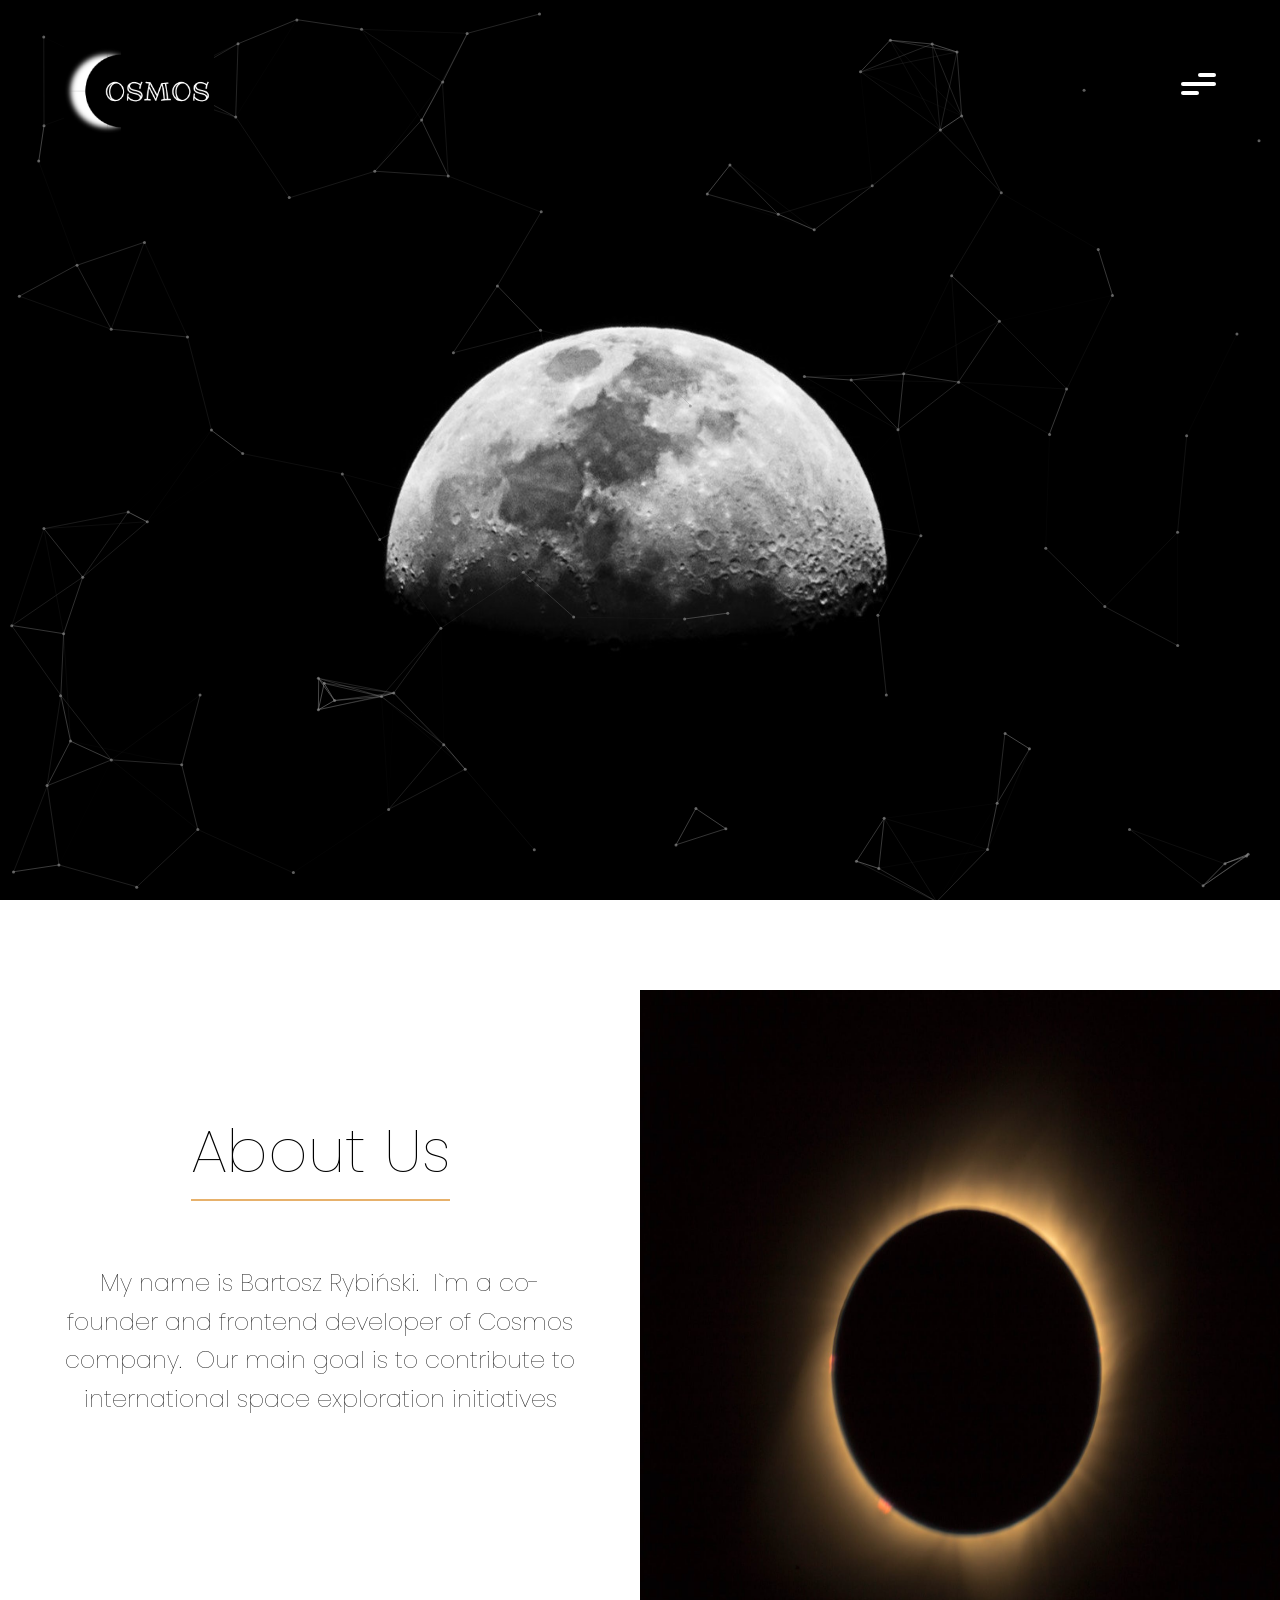
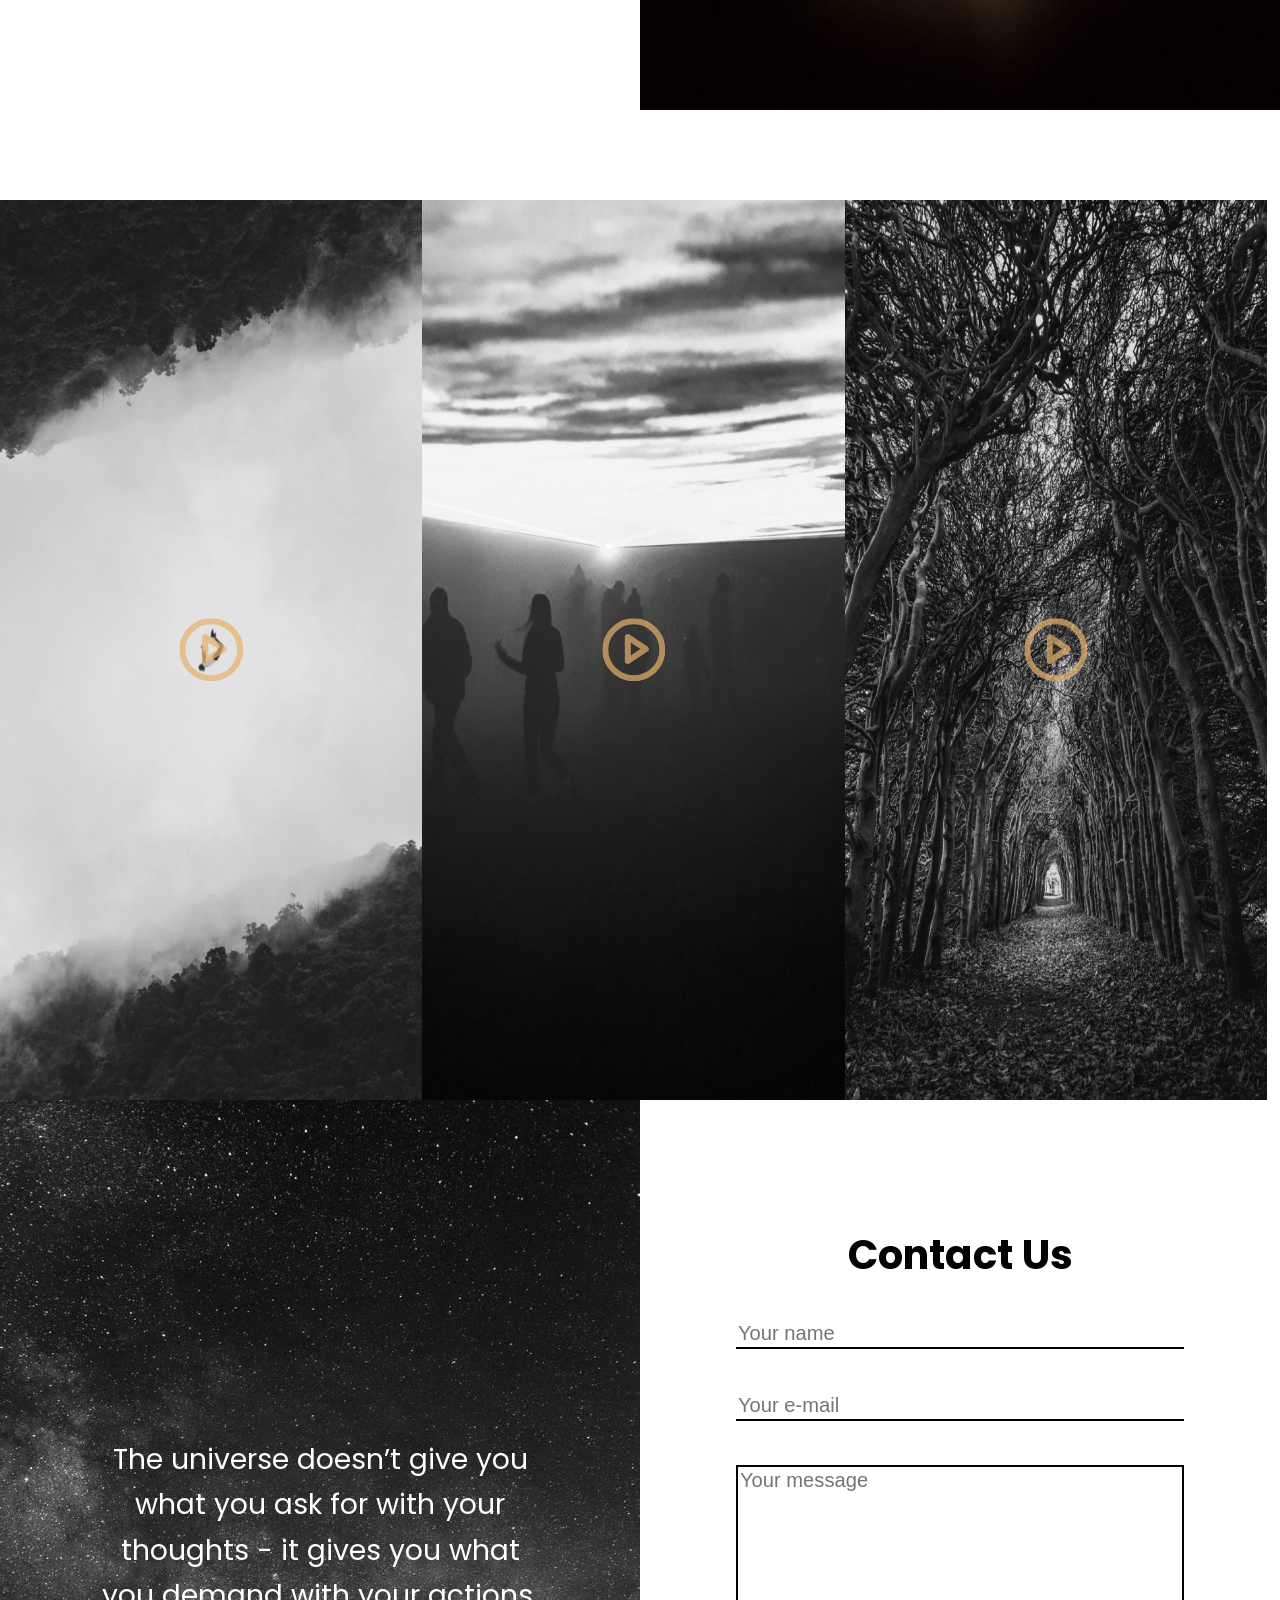
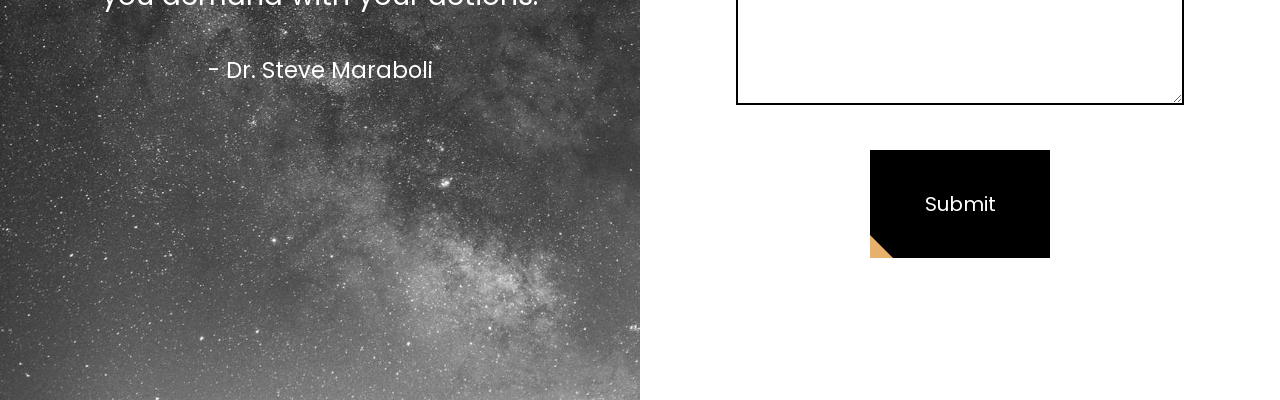
==== index.html @ 2414471c "Add files via upload" ====
<!DOCTYPE html>
<html lang="en">
<head>
  <meta charset="UTF-8">
  <meta name="viewport" content="width=device-width, initial-scale=1.0">
  <meta http-equiv="X-UA-Compatible" content="ie=edge">
  <title>Cosmos</title>
  <link rel="stylesheet" href="css/main.css">
</head>
<body>

<ul class="sidebar">
  <li><a href="" data-text="HOME">HOME</a></li>
  <li><a href="" data-text="ABOUT">ABOUT</a></li>
  <li><a href="" data-text="GALLERY">GALLERY</a></li>
  <li><a href="" data-text="CONTACT">CONTACT</a></li>
</ul>
<header>
  <nav>
    <img src="img/logo.PNG" alt="" class="header-logo">
    <div class="hamburger-menu">
      <div class="bar bar1"></div>
      <div class="bar bar2"></div>
      <div class="bar bar3"></div>
    </div>
  </nav>
</header>
<section class="hero-section"></section>

<section class="about-section">
  <div class="about-container">
    <div class="about-content">
      <h1>About Us</h1>
      <p>My name is Bartosz Rybiński.  I`m a co-founder and frontend developer
        of Cosmos company.  Our main goal is to contribute to international space exploration initiatives</p>
    </div>
  </div>
  <img src="img/eclipse.png" alt="" class="about-eclipse">
</section>

<section class="gallery-section">
<div class="gallery-img-container">
  <img src="img/img_1.png" alt="" class="gallery-img-1">
  <img src="img/start-icon.svg" alt="" class="gallery-film-icon">
</div>
<div class="gallery-img-container">
  <img src="img/img_2.png" alt="" class="gallery-img-1">
  <img src="img/start-icon.svg" alt="" class="gallery-film-icon">
</div>
<div class="gallery-img-container">
  <img src="img/img_3.png" alt="" class="gallery-img-1">
  <img src="img/start-icon.svg" alt="" class="gallery-film-icon">
</div>

</section>

<section class="contact-section">
  <div class="contact-quote-wrapper">
    <div class="contact-quote">
      <p>The universe doesn’t
         give you what you ask for with your thoughts - it gives
         you what you demand with your actions.</p>
         <span>- Dr. Steve Maraboli</span>
    </div>
  </div>
  <div class="contact-form-wrapper">
    <div class="contact-form-container">
      <h2>Contact Us</h2>
      <input type="text" placeholder="Your name" class="form-name" required>
      <input type="text" placeholder="Your e-mail" class="form-email" required>
      <textarea name="" placeholder="Your message" class="form-message" cols="30" rows="10"></textarea>
      <div class="btn-submit">
        <span>Submit</span>
      </div>

    </div>
  </div>
</section>
<script src="js/main.js"></script>
<script src="js/particle.js"></script>
</body>
</html>
---- css/main.css ----
@import url("https://fonts.googleapis.com/css?family=Poppins:100,300,400,700,900&display=swap");
/*! normalize.css v5.0.0 | MIT License | github.com/necolas/normalize.css */
/**
 * 1. Change the default font family in all browsers (opinionated).
 * 2. Correct the line height in all browsers.
 * 3. Prevent adjustments of font size after orientation changes in
 *    IE on Windows Phone and in iOS.
 */
/* Document
   ========================================================================== */
html {
  font-family: "Poppins", sans-serif;
  font-weight: 400;
  font-size: calc(0.7em + 0.7vw);
  line-height: 1.6;
  /* 2 */
  -ms-text-size-adjust: 100%;
  /* 3 */
  -webkit-text-size-adjust: 100%;
  /* 3 */ }

/* Sections
   ========================================================================== */
/**
 * Remove the margin in all browsers (opinionated).
 */
body {
  margin: 0; }

/**
 * Add the correct display in IE 9-.
 */
article,
aside,
footer,
header,
nav,
section {
  display: block; }

/**
 * Correct the font size and margin on `h1` elements within `section` and
 * `article` contexts in Chrome, Firefox, and Safari.
 */
h1 {
  font-size: 2em;
  margin: 0.67em 0; }

/* Grouping content
   ========================================================================== */
/**
 * Add the correct display in IE 9-.
 * 1. Add the correct display in IE.
 */
figcaption,
figure,
main {
  /* 1 */
  display: block; }

/**
 * Add the correct margin in IE 8.
 */
figure {
  margin: 1em 40px; }

/**
 * 1. Add the correct box sizing in Firefox.
 * 2. Show the overflow in Edge and IE.
 */
hr {
  -webkit-box-sizing: content-box;
  box-sizing: content-box;
  /* 1 */
  height: 0;
  /* 1 */
  overflow: visible;
  /* 2 */ }

/**
 * 1. Correct the inheritance and scaling of font size in all browsers.
 * 2. Correct the odd `em` font sizing in all browsers.
 */
pre {
  font-family: monospace, monospace;
  /* 1 */
  font-size: 1em;
  /* 2 */ }

/* Text-level semantics
   ========================================================================== */
/**
 * 1. Remove the gray background on active links in IE 10.
 * 2. Remove gaps in links underline in iOS 8+ and Safari 8+.
 */
a {
  background-color: transparent;
  /* 1 */
  -webkit-text-decoration-skip: objects;
  /* 2 */ }

/**
 * Remove the outline on focused links when they are also active or hovered
 * in all browsers (opinionated).
 */
a:active,
a:hover {
  outline-width: 0; }

/**
 * 1. Remove the bottom border in Firefox 39-.
 * 2. Add the correct text decoration in Chrome, Edge, IE, Opera, and Safari.
 */
abbr[title] {
  border-bottom: none;
  /* 1 */
  text-decoration: underline;
  /* 2 */
  -webkit-text-decoration: underline dotted;
  text-decoration: underline dotted;
  /* 2 */ }

/**
 * Prevent the duplicate application of `bolder` by the next rule in Safari 6.
 */
b,
strong {
  font-weight: inherit; }

/**
 * Add the correct font weight in Chrome, Edge, and Safari.
 */
b,
strong {
  font-weight: bolder; }

/**
 * 1. Correct the inheritance and scaling of font size in all browsers.
 * 2. Correct the odd `em` font sizing in all browsers.
 */
code,
kbd,
samp {
  font-family: monospace, monospace;
  /* 1 */
  font-size: 1em;
  /* 2 */ }

/**
 * Add the correct font style in Android 4.3-.
 */
dfn {
  font-style: italic; }

/**
 * Add the correct background and color in IE 9-.
 */
mark {
  background-color: #ff0;
  color: #000; }

/**
 * Add the correct font size in all browsers.
 */
small {
  font-size: 80%; }

/**
 * Prevent `sub` and `sup` elements from affecting the line height in
 * all browsers.
 */
sub,
sup {
  font-size: 75%;
  line-height: 0;
  position: relative;
  vertical-align: baseline; }

sub {
  bottom: -0.25em; }

sup {
  top: -0.5em; }

/* Embedded content
   ========================================================================== */
/**
 * Add the correct display in IE 9-.
 */
audio,
video {
  display: inline-block; }

/**
 * Add the correct display in iOS 4-7.
 */
audio:not([controls]) {
  display: none;
  height: 0; }

/**
 * Remove the border on images inside links in IE 10-.
 */
img {
  border-style: none; }

/**
 * Hide the overflow in IE.
 */
svg:not(:root) {
  overflow: hidden; }

/* Forms
   ========================================================================== */
/**
 * 1. Change the font styles in all browsers (opinionated).
 * 2. Remove the margin in Firefox and Safari.
 */
button,
input,
optgroup,
select,
textarea {
  font-family: sans-serif;
  /* 1 */
  font-size: 100%;
  /* 1 */
  line-height: 1.15;
  /* 1 */
  margin: 0;
  /* 2 */ }

/**
 * Show the overflow in IE.
 * 1. Show the overflow in Edge.
 */
button,
input {
  /* 1 */
  overflow: visible; }

/**
 * Remove the inheritance of text transform in Edge, Firefox, and IE.
 * 1. Remove the inheritance of text transform in Firefox.
 */
button,
select {
  /* 1 */
  text-transform: none; }

/**
 * 1. Prevent a WebKit bug where (2) destroys native `audio` and `video`
 *    controls in Android 4.
 * 2. Correct the inability to style clickable types in iOS and Safari.
 */
button,
html [type="button"],
[type="reset"],
[type="submit"] {
  -webkit-appearance: button;
  /* 2 */ }

/**
 * Remove the inner border and padding in Firefox.
 */
button::-moz-focus-inner,
[type="button"]::-moz-focus-inner,
[type="reset"]::-moz-focus-inner,
[type="submit"]::-moz-focus-inner {
  border-style: none;
  padding: 0; }

/**
 * Restore the focus styles unset by the previous rule.
 */
button:-moz-focusring,
[type="button"]:-moz-focusring,
[type="reset"]:-moz-focusring,
[type="submit"]:-moz-focusring {
  outline: 1px dotted ButtonText; }

/**
 * Change the border, margin, and padding in all browsers (opinionated).
 */
fieldset {
  border: 1px solid #c0c0c0;
  margin: 0 2px;
  padding: 0.35em 0.625em 0.75em; }

/**
 * 1. Correct the text wrapping in Edge and IE.
 * 2. Correct the color inheritance from `fieldset` elements in IE.
 * 3. Remove the padding so developers are not caught out when they zero out
 *    `fieldset` elements in all browsers.
 */
legend {
  -webkit-box-sizing: border-box;
  box-sizing: border-box;
  /* 1 */
  color: inherit;
  /* 2 */
  display: table;
  /* 1 */
  max-width: 100%;
  /* 1 */
  padding: 0;
  /* 3 */
  white-space: normal;
  /* 1 */ }

/**
 * 1. Add the correct display in IE 9-.
 * 2. Add the correct vertical alignment in Chrome, Firefox, and Opera.
 */
progress {
  display: inline-block;
  /* 1 */
  vertical-align: baseline;
  /* 2 */ }

/**
 * Remove the default vertical scrollbar in IE.
 */
textarea {
  overflow: auto; }

/**
 * 1. Add the correct box sizing in IE 10-.
 * 2. Remove the padding in IE 10-.
 */
[type="checkbox"],
[type="radio"] {
  -webkit-box-sizing: border-box;
  box-sizing: border-box;
  /* 1 */
  padding: 0;
  /* 2 */ }

/**
 * Correct the cursor style of increment and decrement buttons in Chrome.
 */
[type="number"]::-webkit-inner-spin-button,
[type="number"]::-webkit-outer-spin-button {
  height: auto; }

/**
 * 1. Correct the odd appearance in Chrome and Safari.
 * 2. Correct the outline style in Safari.
 */
[type="search"] {
  -webkit-appearance: textfield;
  /* 1 */
  outline-offset: -2px;
  /* 2 */ }

/**
 * Remove the inner padding and cancel buttons in Chrome and Safari on macOS.
 */
[type="search"]::-webkit-search-cancel-button,
[type="search"]::-webkit-search-decoration {
  -webkit-appearance: none; }

/**
 * 1. Correct the inability to style clickable types in iOS and Safari.
 * 2. Change font properties to `inherit` in Safari.
 */
::-webkit-file-upload-button {
  -webkit-appearance: button;
  /* 1 */
  font: inherit;
  /* 2 */ }

/* Interactive
   ========================================================================== */
/*
 * Add the correct display in IE 9-.
 * 1. Add the correct display in Edge, IE, and Firefox.
 */
details,
menu {
  display: block; }

/*
 * Add the correct display in all browsers.
 */
summary {
  display: list-item; }

/* Scripting
   ========================================================================== */
/**
 * Add the correct display in IE 9-.
 */
canvas {
  display: inline-block; }

/**
 * Add the correct display in IE.
 */
template {
  display: none; }

/* Hidden
   ========================================================================== */
/**
 * Add the correct display in IE 10-.
 */
[hidden] {
  display: none; }

*, ::before, ::after {
  -webkit-box-sizing: border-box;
  box-sizing: border-box; }

html {
  -webkit-scroll-snap-type: y mandatory;
  -ms-scroll-snap-type: y mandatory;
  scroll-snap-type: y mandatory; }
  html body {
    overflow-x: hidden; }
    html body section {
      scroll-snap-align: start; }
    html body .sidebar {
      position: absolute;
      top: -5vh;
      left: -101vh;
      height: 110vh;
      width: 101vh;
      max-width: 200vw;
      background-color: #FFFFFF;
      z-index: 1001;
      border-radius: 50%;
      display: -webkit-box;
      display: -ms-flexbox;
      display: flex;
      -webkit-box-orient: vertical;
      -webkit-box-direction: normal;
      -ms-flex-direction: column;
      flex-direction: column;
      -webkit-box-pack: center;
      -ms-flex-pack: center;
      justify-content: center;
      -webkit-box-align: center;
      -ms-flex-align: center;
      align-items: center;
      padding-left: 50vh;
      -webkit-transition: 1s ease;
      -o-transition: 1s ease;
      transition: 1s ease; }
      html body .sidebar li {
        list-style-type: none;
        padding: 20px; }
        html body .sidebar li a {
          color: #aaa;
          text-decoration: none;
          position: relative;
          font-size: 1.2em; }
          html body .sidebar li a:hover:before {
            width: 100%; }
          html body .sidebar li a:before {
            top: -2px;
            left: 0;
            width: 0;
            height: 100%;
            color: #000000;
            position: absolute;
            overflow: hidden;
            content: attr(data-text);
            -webkit-transition: ease 0.3s;
            -o-transition: ease 0.3s;
            transition: ease 0.3s; }
    html body .change-sidebar {
      left: -47vh; }
    html body header {
      top: 0;
      left: 0;
      width: 100vw;
      height: 20vh;
      position: absolute;
      z-index: 1000; }
      html body header nav {
        width: 90%;
        height: 100%;
        display: -webkit-box;
        display: -ms-flexbox;
        display: flex;
        -webkit-box-align: center;
        -ms-flex-align: center;
        align-items: center;
        -webkit-box-pack: justify;
        -ms-flex-pack: justify;
        justify-content: space-between;
        margin: 0 auto; }
        html body header nav .header-logo {
          width: 150px; }
        html body header nav .hamburger-menu {
          width: 35px;
          height: 25px;
          cursor: pointer; }
          html body header nav .hamburger-menu:hover .bar1 {
            width: 100%;
            -webkit-transform: translateY(-5px) translateX(0px);
            -ms-transform: translateY(-5px) translateX(0px);
            transform: translateY(-5px) translateX(0px); }
          html body header nav .hamburger-menu:hover .bar3 {
            width: 100%; }
          html body header nav .hamburger-menu .bar {
            height: 4px;
            width: 100%;
            background-color: #FFFFFF;
            display: block;
            border-radius: 5px;
            opacity: 1;
            -webkit-transition: 0.3s ease-in-out;
            -o-transition: 0.3s ease-in-out;
            transition: 0.3s ease-in-out; }
          html body header nav .hamburger-menu .bar1 {
            -webkit-transform: translateY(-5px) translateX(17px);
            -ms-transform: translateY(-5px) translateX(17px);
            transform: translateY(-5px) translateX(17px);
            width: 50%; }
          html body header nav .hamburger-menu .bar3 {
            -webkit-transform: translateY(5px);
            -ms-transform: translateY(5px);
            transform: translateY(5px);
            width: 50%; }
        html body header nav .change .bar1 {
          -webkit-transform: rotate(-45deg);
          -ms-transform: rotate(-45deg);
          transform: rotate(-45deg);
          opacity: 0; }
        html body header nav .change .bar2 {
          width: 100%;
          -webkit-transform: translateY(-2px) rotate(45deg);
          -ms-transform: translateY(-2px) rotate(45deg);
          transform: translateY(-2px) rotate(45deg); }
        html body header nav .change .bar3 {
          width: 100%;
          -webkit-transform: translateY(-5px) rotate(-45deg);
          -ms-transform: translateY(-5px) rotate(-45deg);
          transform: translateY(-5px) rotate(-45deg); }
    html body .hero-section {
      width: 100vw;
      height: 100vh;
      overflow: hidden; }
    html body .about-section {
      width: 100vw;
      height: 100vh;
      display: -webkit-box;
      display: -ms-flexbox;
      display: flex; }
      @media (max-width: 768px) {
        html body .about-section {
          height: 70vh; } }
      html body .about-section .about-container {
        width: 50%;
        height: 80%;
        margin: auto;
        display: -webkit-box;
        display: -ms-flexbox;
        display: flex; }
        @media (max-width: 768px) {
          html body .about-section .about-container {
            width: 100%; } }
        html body .about-section .about-container .about-content {
          height: 80%;
          width: 80%;
          display: -webkit-box;
          display: -ms-flexbox;
          display: flex;
          -webkit-box-orient: vertical;
          -webkit-box-direction: normal;
          -ms-flex-direction: column;
          flex-direction: column;
          margin: auto;
          -webkit-box-align: center;
          -ms-flex-align: center;
          align-items: center;
          font-weight: 100; }
          html body .about-section .about-container .about-content h1 {
            font-size: 3em;
            font-weight: 100;
            position: relative; }
            html body .about-section .about-container .about-content h1:after {
              content: '';
              width: 100%;
              height: 2px;
              background-color: #E7B16B;
              top: 100%;
              left: 0;
              position: absolute; }
          html body .about-section .about-container .about-content p {
            font-size: 1.2em;
            text-align: center; }
      html body .about-section img {
        height: 80%;
        width: 50%;
        margin: auto; }
        @media (max-width: 768px) {
          html body .about-section img {
            visibility: hidden;
            width: 0%; } }
    html body .gallery-section {
      width: 100vw;
      height: 100vh;
      display: -webkit-box;
      display: -ms-flexbox;
      display: flex; }
      @media (max-width: 768px) {
        html body .gallery-section {
          -webkit-box-orient: vertical;
          -webkit-box-direction: normal;
          -ms-flex-direction: column;
          flex-direction: column;
          height: -webkit-max-content;
          height: -moz-max-content;
          height: max-content; } }
      html body .gallery-section .gallery-img-container {
        width: 33%;
        height: 100%;
        cursor: pointer;
        position: relative;
        scroll-snap-align: start; }
        html body .gallery-section .gallery-img-container:hover .gallery-film-icon {
          opacity: 1;
          width: 20%; }
        @media (max-width: 768px) {
          html body .gallery-section .gallery-img-container {
            width: 100%;
            height: 70vh; } }
        html body .gallery-section .gallery-img-container img {
          width: 100%;
          height: 100%; }
        html body .gallery-section .gallery-img-container .gallery-film-icon {
          width: 15%;
          height: -webkit-max-content;
          height: -moz-max-content;
          height: max-content;
          position: absolute;
          top: 50%;
          left: 50%;
          -webkit-transform: translate(-50%, -50%);
          -ms-transform: translate(-50%, -50%);
          transform: translate(-50%, -50%);
          opacity: .7;
          -webkit-transition: 0.3s ease-in-out;
          -o-transition: 0.3s ease-in-out;
          transition: 0.3s ease-in-out; }
    html body .contact-section {
      width: 100vw;
      height: 100vh;
      display: -webkit-box;
      display: -ms-flexbox;
      display: flex; }
      @media (max-width: 992px) {
        html body .contact-section {
          -webkit-box-orient: vertical;
          -webkit-box-direction: normal;
          -ms-flex-direction: column;
          flex-direction: column;
          height: 70vh;
          -webkit-box-align: center;
          -ms-flex-align: center;
          align-items: center; } }
      @media (max-width: 500px) {
        html body .contact-section {
          height: 50vh; } }
      html body .contact-section .contact-quote-wrapper {
        width: 50%;
        height: 100%;
        background: url("../img/stars.jpeg");
        background-position: center;
        background-size: cover;
        background-repeat: no-repeat;
        -webkit-filter: grayscale(100%);
        filter: grayscale(100%); }
        @media (max-width: 992px) {
          html body .contact-section .contact-quote-wrapper {
            visibility: hidden;
            height: 0; } }
      html body .contact-section .contact-quote {
        color: #FFFFFF;
        width: 70%;
        text-align: center;
        position: absolute;
        top: 50%;
        left: 50%;
        -webkit-transform: translate(-50%, -50%);
        -ms-transform: translate(-50%, -50%);
        transform: translate(-50%, -50%);
        font-size: 1.4em; }
        html body .contact-section .contact-quote span {
          font-size: 0.8em; }
      html body .contact-section .contact-form-wrapper {
        width: 50%;
        display: -webkit-box;
        display: -ms-flexbox;
        display: flex; }
        @media (max-width: 992px) {
          html body .contact-section .contact-form-wrapper {
            width: 70%; } }
        @media (max-width: 500px) {
          html body .contact-section .contact-form-wrapper {
            width: 80%; } }
        html body .contact-section .contact-form-wrapper .contact-form-container {
          width: 70%;
          height: 80%;
          display: -webkit-box;
          display: -ms-flexbox;
          display: flex;
          -webkit-box-orient: vertical;
          -webkit-box-direction: normal;
          -ms-flex-direction: column;
          flex-direction: column;
          margin: auto; }
          html body .contact-section .contact-form-wrapper .contact-form-container h2 {
            font-size: 2em;
            font-family: "Poppins", sans-serif;
            -ms-flex-item-align: center;
            -ms-grid-row-align: center;
            align-self: center; }
          html body .contact-section .contact-form-wrapper .contact-form-container input {
            border: none;
            border-bottom: 2px solid black;
            margin-bottom: 10%;
            background: transparent; }
            html body .contact-section .contact-form-wrapper .contact-form-container input:focus {
              border-color: #E7B16B; }
              html body .contact-section .contact-form-wrapper .contact-form-container input:focus::-webkit-input-placeholder {
                color: #E7B16B; }
              html body .contact-section .contact-form-wrapper .contact-form-container input:focus:-ms-input-placeholder {
                color: #E7B16B; }
              html body .contact-section .contact-form-wrapper .contact-form-container input:focus::-ms-input-placeholder {
                color: #E7B16B; }
              html body .contact-section .contact-form-wrapper .contact-form-container input:focus::placeholder {
                color: #E7B16B; }
          html body .contact-section .contact-form-wrapper .contact-form-container .form-message {
            border: 2px solid black;
            margin-bottom: 10%; }
            html body .contact-section .contact-form-wrapper .contact-form-container .form-message:focus {
              border-color: #E7B16B; }
              html body .contact-section .contact-form-wrapper .contact-form-container .form-message:focus::-webkit-input-placeholder {
                color: #E7B16B; }
              html body .contact-section .contact-form-wrapper .contact-form-container .form-message:focus:-ms-input-placeholder {
                color: #E7B16B; }
              html body .contact-section .contact-form-wrapper .contact-form-container .form-message:focus::-ms-input-placeholder {
                color: #E7B16B; }
              html body .contact-section .contact-form-wrapper .contact-form-container .form-message:focus::placeholder {
                color: #E7B16B; }
          html body .contact-section .contact-form-wrapper .contact-form-container .btn-submit {
            background-color: black;
            color: white;
            padding: 2%;
            width: 40%;
            height: 15%;
            -ms-flex-item-align: center;
            -ms-grid-row-align: center;
            align-self: center;
            cursor: pointer;
            position: relative;
            z-index: 2;
            overflow: hidden; }
            html body .contact-section .contact-form-wrapper .contact-form-container .btn-submit span {
              position: absolute;
              top: 50%;
              left: 50%;
              -webkit-transform: translate(-50%, -50%);
              -ms-transform: translate(-50%, -50%);
              transform: translate(-50%, -50%); }
            html body .contact-section .contact-form-wrapper .contact-form-container .btn-submit:before {
              content: '';
              top: 100%;
              left: -150%;
              height: 500%;
              width: 200%;
              background-color: #E7B16B;
              position: absolute;
              -webkit-transform: rotate(45deg);
              -ms-transform: rotate(45deg);
              transform: rotate(45deg);
              z-index: -2; }
            html body .contact-section .contact-form-wrapper .contact-form-container .btn-submit:hover:before {
              -webkit-animation: btn-anim 0.7s forwards;
              animation: btn-anim 0.7s forwards; }

@-webkit-keyframes btn-anim {
  50% {
    top: -300%;
    left: 12%; }
  100% {
    top: -200%;
    left: -30%; } }

@keyframes btn-anim {
  50% {
    top: -300%;
    left: 12%; }
  100% {
    top: -200%;
    left: -30%; } }
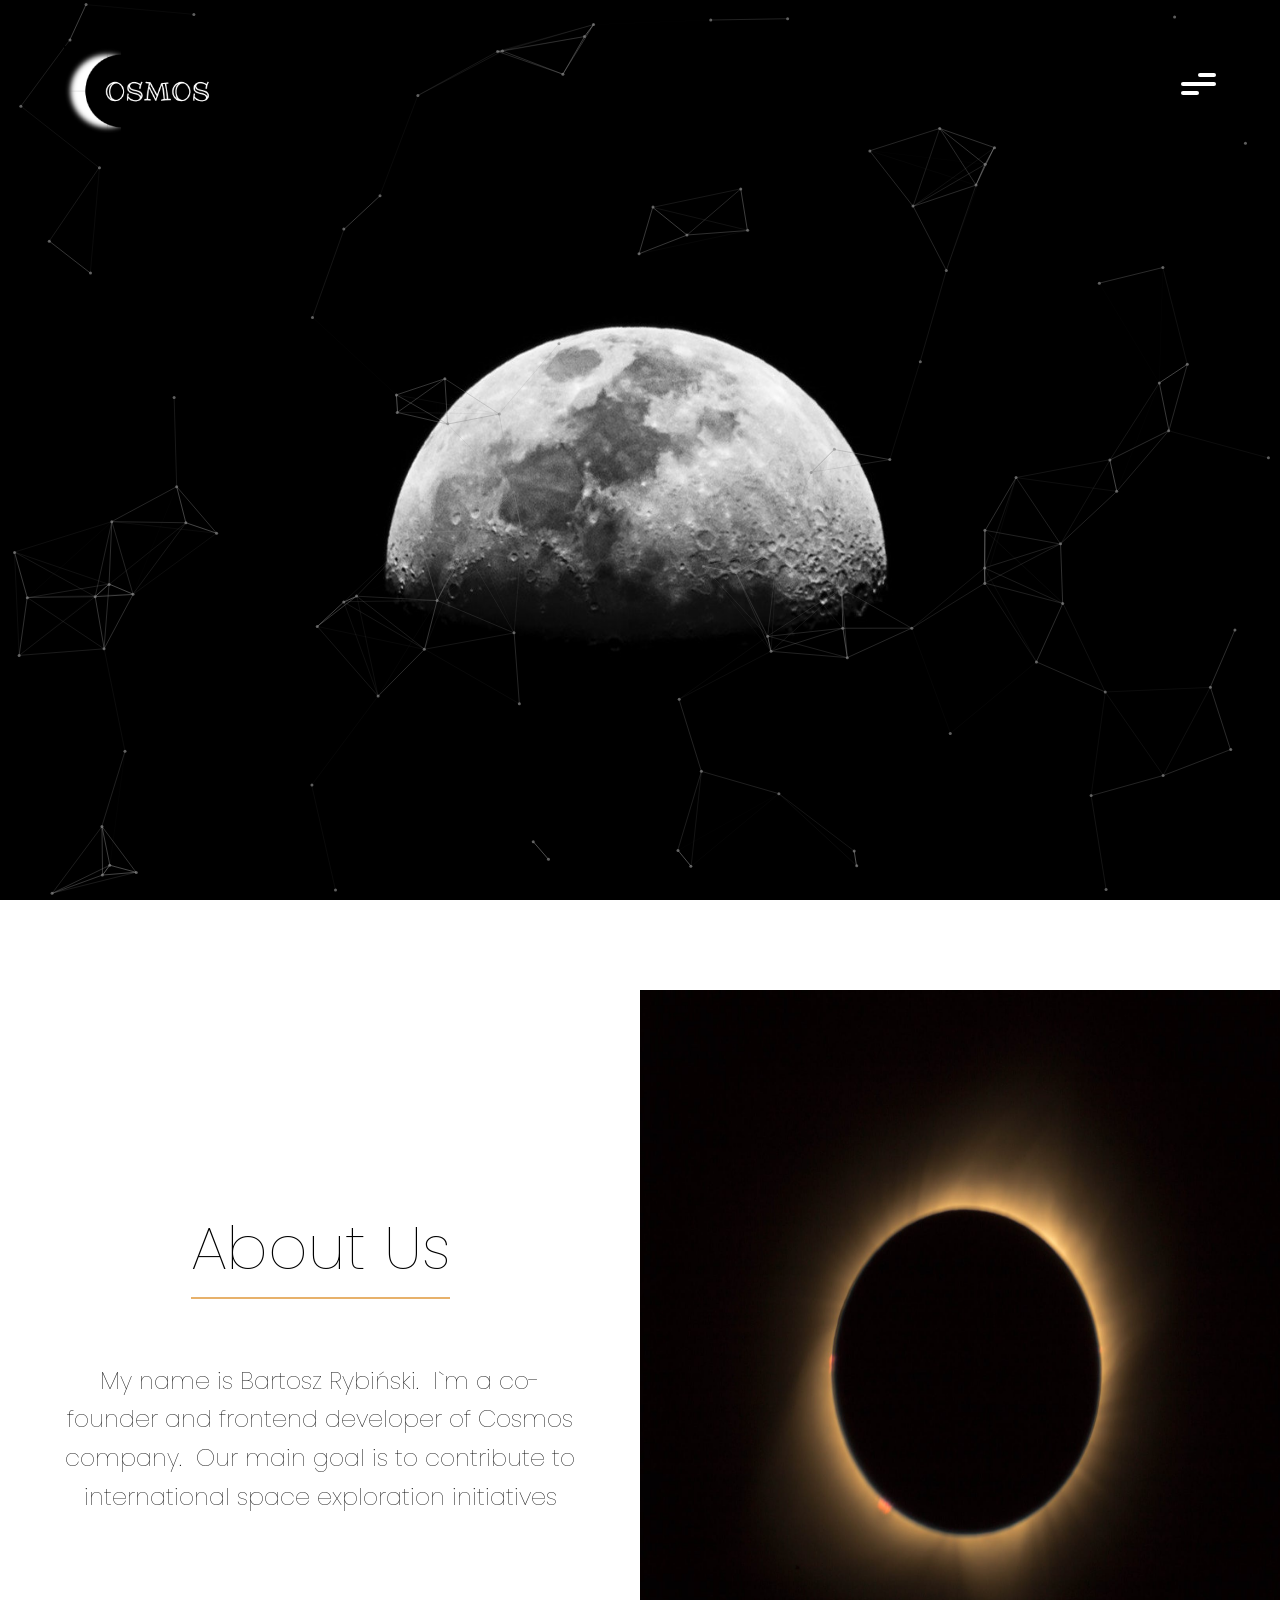
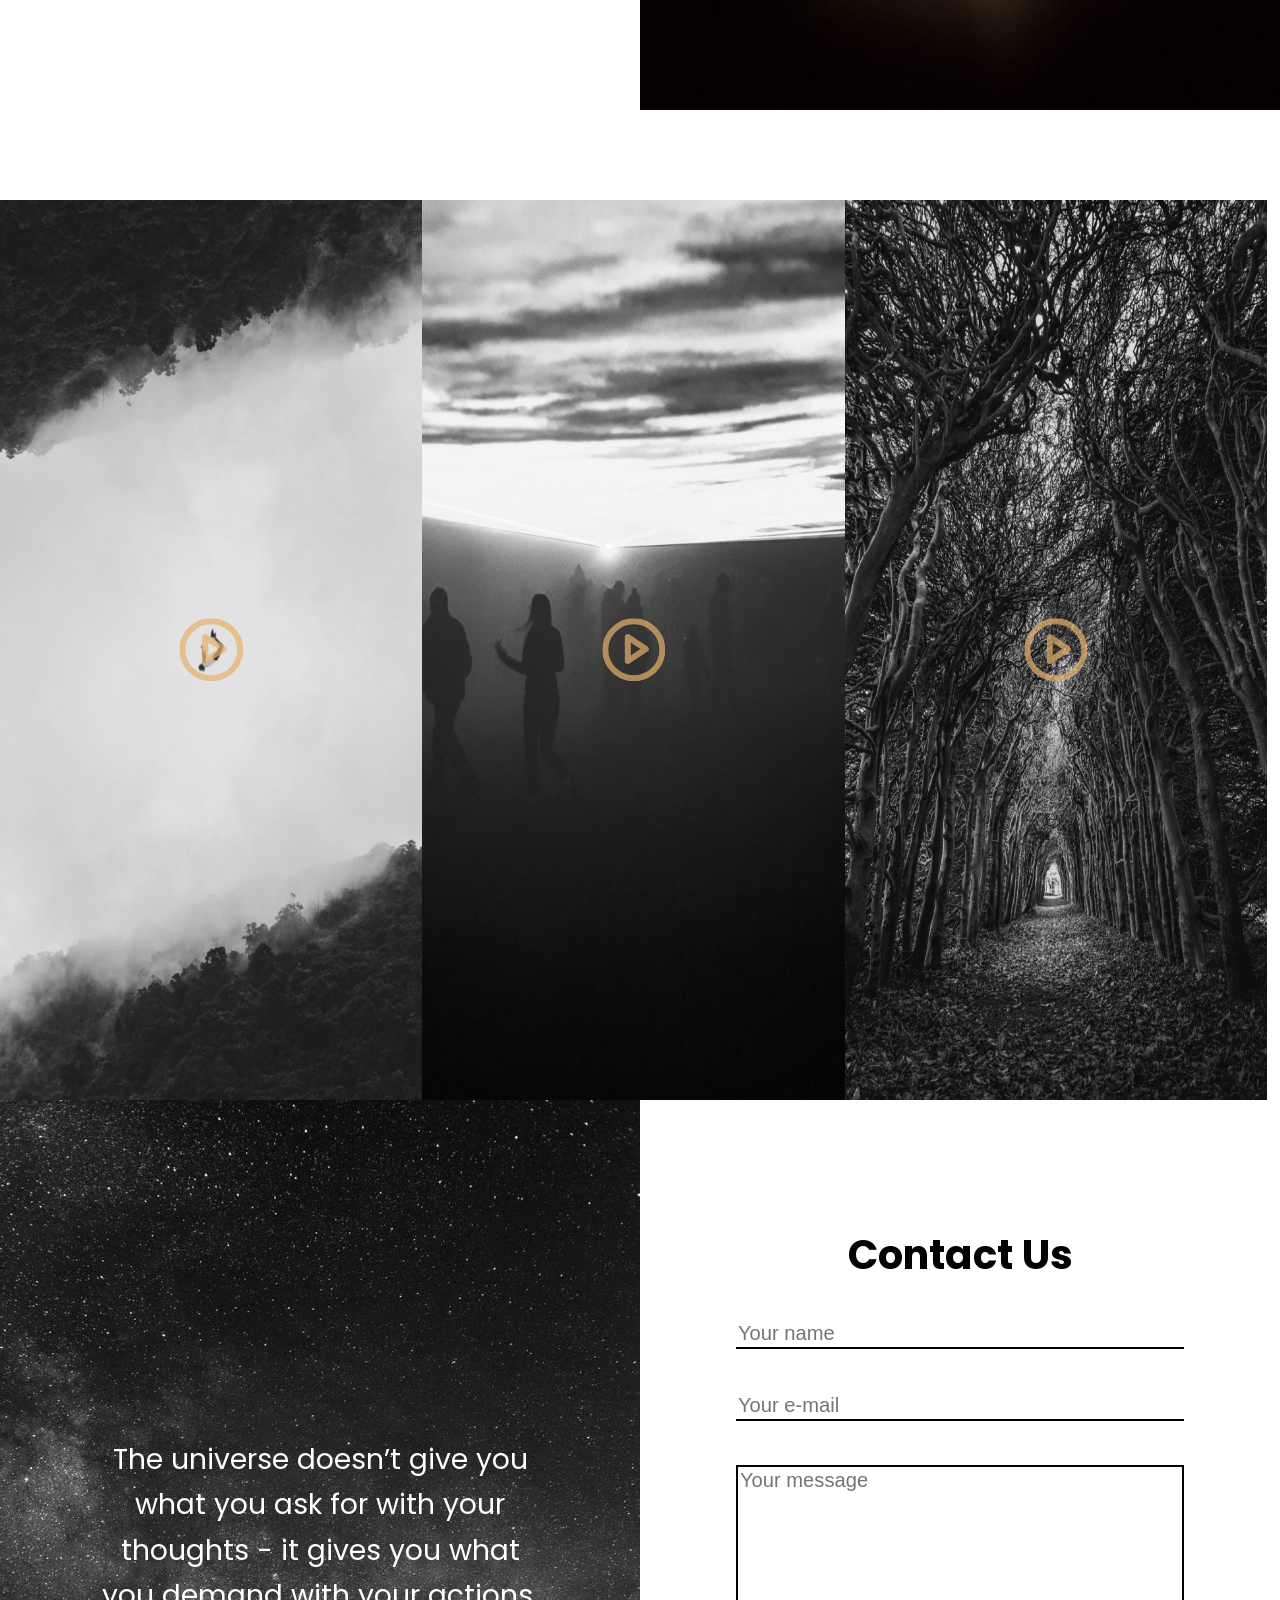
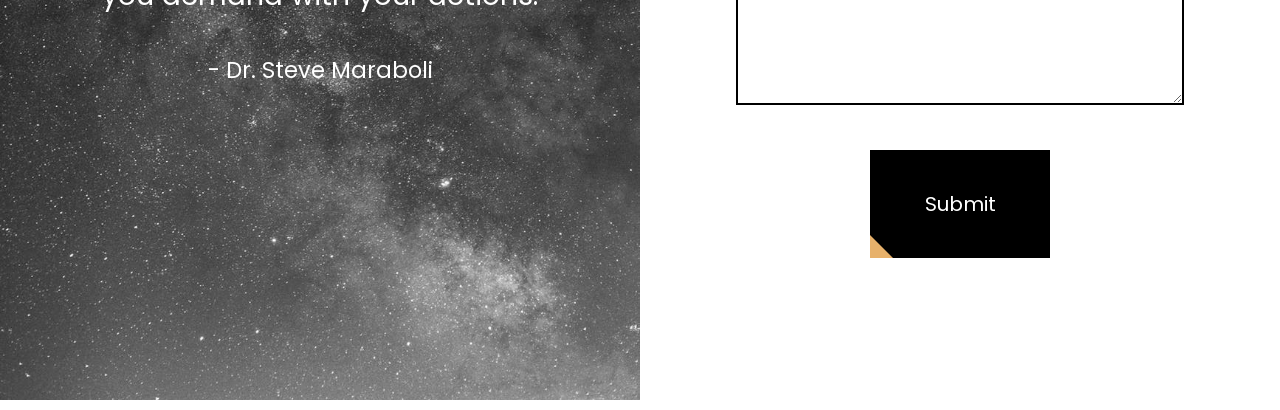
==== commit 4ffb8063: "Add files via upload" ====
--- a/index.html
+++ b/index.html
@@ -5,6 +5,7 @@
   <meta name="viewport" content="width=device-width, initial-scale=1.0">
   <meta http-equiv="X-UA-Compatible" content="ie=edge">
   <title>Cosmos</title>
+  <link href="https://unpkg.com/aos@2.3.1/dist/aos.css" rel="stylesheet">
   <link rel="stylesheet" href="css/main.css">
 </head>
 <body>
@@ -29,7 +30,7 @@
 
 <section class="about-section">
   <div class="about-container">
-    <div class="about-content">
+    <div class="about-content" data-aos="fade-up">
       <h1>About Us</h1>
       <p>My name is Bartosz Rybiński.   I`m a co-founder and frontend developer
@@ -37,19 +38,21 @@
  Our main goal is to contribute to international space exploration initiatives</p>
     </div>
   </div>
-  <img src="img/eclipse.png" alt="" class="about-eclipse">
+  <img src="img/eclipse.png" alt="" class="about-eclipse" data-aos="fade-up">
 </section>
 
 <section class="gallery-section">
-<div class="gallery-img-container">
+<div class="gallery-img-container" data-aos="fade-up">
   <img src="img/img_1.png" alt="" class="gallery-img-1">
   <img src="img/start-icon.svg" alt="" class="gallery-film-icon">
 </div>
-<div class="gallery-img-container">
+<!-- <div class="gallery-img-container" data-aos="fade-up" data-aos-delay="200"> -->
+  <div class="gallery-img-container" data-aos="fade-up">
   <img src="img/img_2.png" alt="" class="gallery-img-1">
   <img src="img/start-icon.svg" alt="" class="gallery-film-icon">
 </div>
-<div class="gallery-img-container">
+<!-- <div class="gallery-img-container" data-aos="fade-up" data-aos-delay="400"> -->
+  <div class="gallery-img-container" data-aos="fade-up">
   <img src="img/img_3.png" alt="" class="gallery-img-1">
   <img src="img/start-icon.svg" alt="" class="gallery-film-icon">
 </div>
@@ -57,16 +60,16 @@
 </section>
 
 <section class="contact-section">
-  <div class="contact-quote-wrapper">
+  <div class="contact-quote-wrapper" >
     <div class="contact-quote">
-      <p>The universe doesn’t
+      <p data-aos="fade-up">The universe doesn’t
          give you what you ask for with your thoughts - it gives
          you what you demand with your actions.</p>
-         <span>- Dr. Steve Maraboli</span>
+         <span data-aos="fade-up">- Dr. Steve Maraboli</span>
     </div>
   </div>
   <div class="contact-form-wrapper">
-    <div class="contact-form-container">
+    <div class="contact-form-container" data-aos="fade-up">
       <h2>Contact Us</h2>
       <input type="text" placeholder="Your name" class="form-name" required>
       <input type="text" placeholder="Your e-mail" class="form-email" required>
@@ -78,6 +81,10 @@
     </div>
   </div>
 </section>
+<script src="https://unpkg.com/aos@2.3.1/dist/aos.js"></script>
+<script>
+  AOS.init();
+</script>
 <script src="js/main.js"></script>
 <script src="js/particle.js"></script>
 </body>
--- a/css/main.css
+++ b/css/main.css
@@ -416,6 +416,11 @@
   -webkit-scroll-snap-type: y mandatory;
   -ms-scroll-snap-type: y mandatory;
   scroll-snap-type: y mandatory; }
+  @media (max-width: 768px) {
+    html {
+      -webkit-scroll-snap-type: none;
+      -ms-scroll-snap-type: none;
+      scroll-snap-type: none; } }
   html body {
     overflow-x: hidden; }
     html body section {
@@ -551,7 +556,7 @@
       display: flex; }
       @media (max-width: 768px) {
         html body .about-section {
-          height: 70vh; } }
+          height: 60vh; } }
       html body .about-section .about-container {
         width: 50%;
         height: 80%;
@@ -563,7 +568,7 @@
           html body .about-section .about-container {
             width: 100%; } }
         html body .about-section .about-container .about-content {
-          height: 80%;
+          height: 100%;
           width: 80%;
           display: -webkit-box;
           display: -ms-flexbox;
@@ -576,7 +581,10 @@
           -webkit-box-align: center;
           -ms-flex-align: center;
           align-items: center;
-          font-weight: 100; }
+          font-weight: 100;
+          -webkit-box-pack: center;
+          -ms-flex-pack: center;
+          justify-content: center; }
           html body .about-section .about-container .about-content h1 {
             font-size: 3em;
             font-weight: 100;
@@ -664,7 +672,7 @@
           align-items: center; } }
       @media (max-width: 500px) {
         html body .contact-section {
-          height: 50vh; } }
+          height: 60vh; } }
       html body .contact-section .contact-quote-wrapper {
         width: 50%;
         height: 100%;
@@ -701,7 +709,7 @@
             width: 70%; } }
         @media (max-width: 500px) {
           html body .contact-section .contact-form-wrapper {
-            width: 80%; } }
+            width: 90%; } }
         html body .contact-section .contact-form-wrapper .contact-form-container {
           width: 70%;
           height: 80%;
@@ -719,11 +727,17 @@
             -ms-flex-item-align: center;
             -ms-grid-row-align: center;
             align-self: center; }
+            @media (max-width: 500px) {
+              html body .contact-section .contact-form-wrapper .contact-form-container h2 {
+                font-size: 2.2em; } }
           html body .contact-section .contact-form-wrapper .contact-form-container input {
             border: none;
             border-bottom: 2px solid black;
             margin-bottom: 10%;
             background: transparent; }
+            @media (max-width: 500px) {
+              html body .contact-section .contact-form-wrapper .contact-form-container input {
+                margin-bottom: 15%; } }
             html body .contact-section .contact-form-wrapper .contact-form-container input:focus {
               border-color: #E7B16B; }
               html body .contact-section .contact-form-wrapper .contact-form-container input:focus::-webkit-input-placeholder {
@@ -737,6 +751,10 @@
           html body .contact-section .contact-form-wrapper .contact-form-container .form-message {
             border: 2px solid black;
             margin-bottom: 10%; }
+            @media (max-width: 500px) {
+              html body .contact-section .contact-form-wrapper .contact-form-container .form-message {
+                margin-bottom: 15%;
+                padding-bottom: 10%; } }
             html body .contact-section .contact-form-wrapper .contact-form-container .form-message:focus {
               border-color: #E7B16B; }
               html body .contact-section .contact-form-wrapper .contact-form-container .form-message:focus::-webkit-input-placeholder {
@@ -760,6 +778,10 @@
             position: relative;
             z-index: 2;
             overflow: hidden; }
+            @media (max-width: 500px) {
+              html body .contact-section .contact-form-wrapper .contact-form-container .btn-submit {
+                width: 50%;
+                height: 20%; } }
             html body .contact-section .contact-form-wrapper .contact-form-container .btn-submit span {
               position: absolute;
               top: 50%;
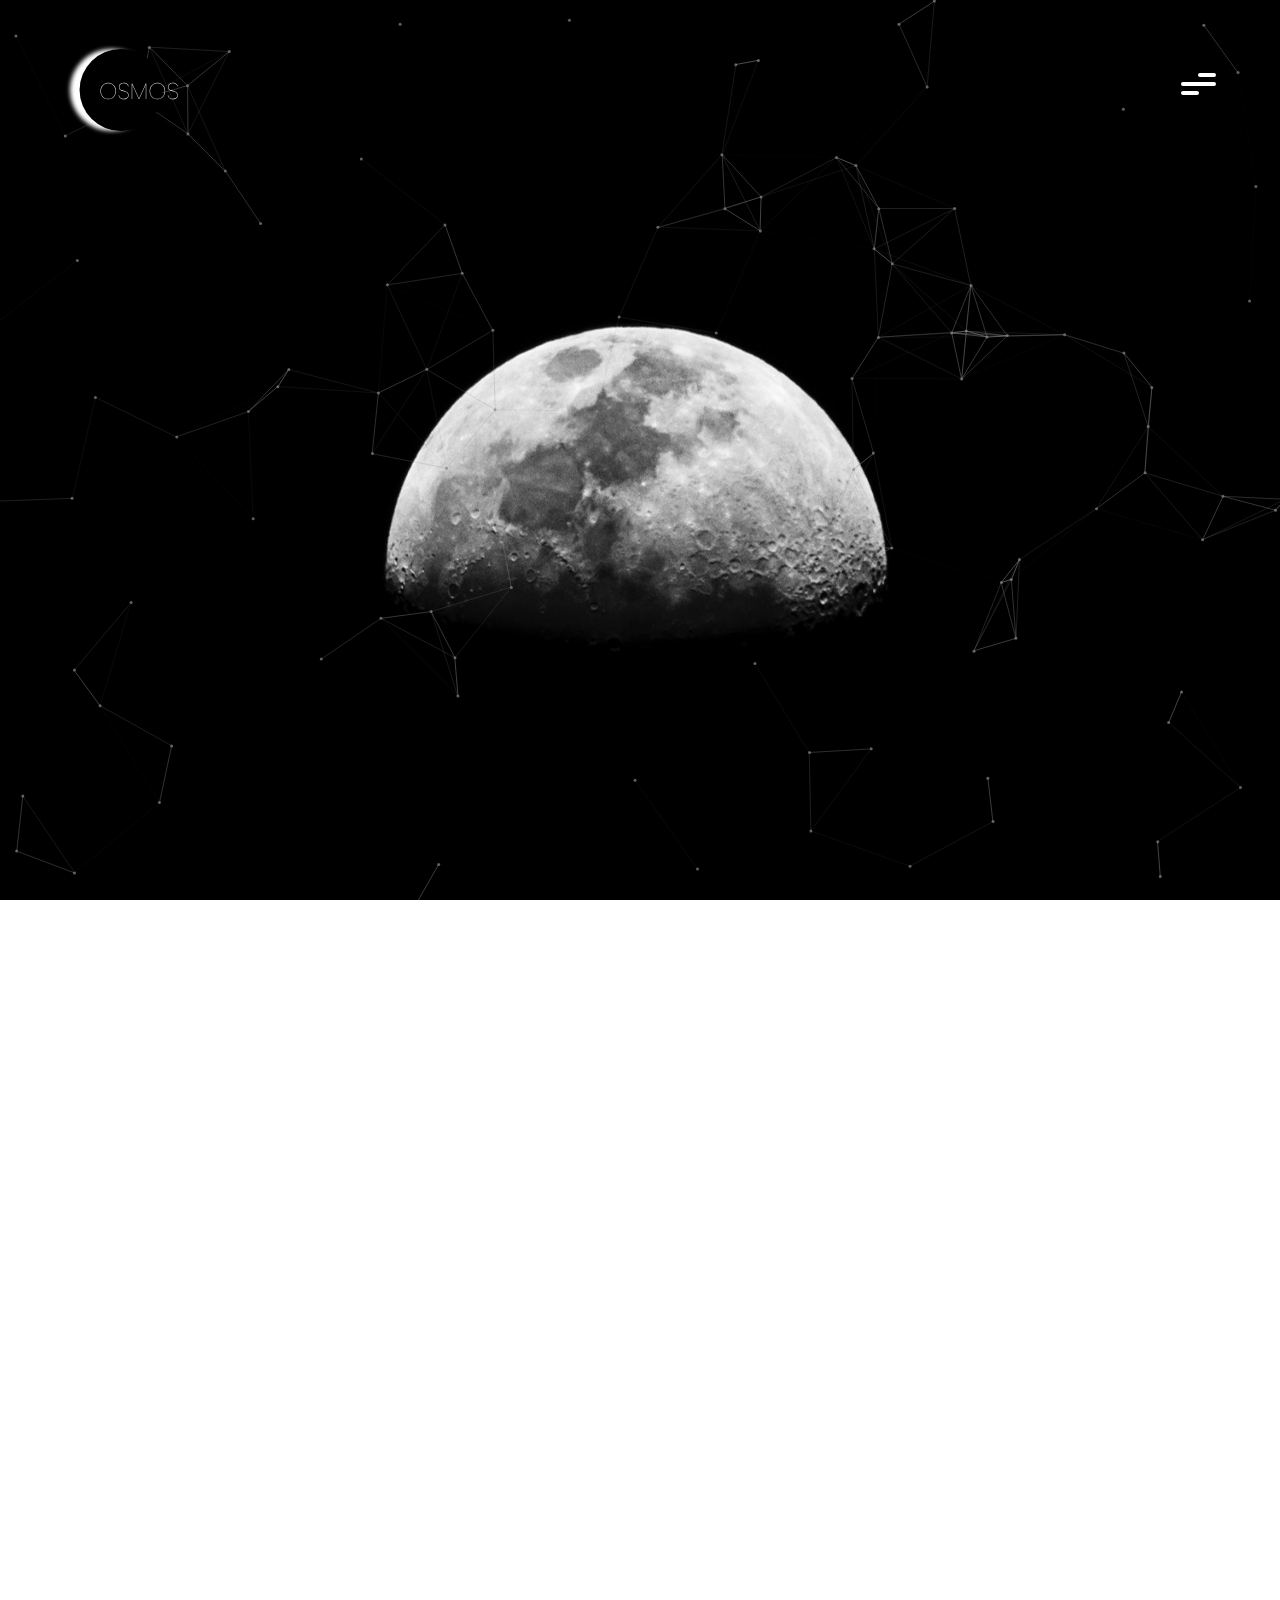
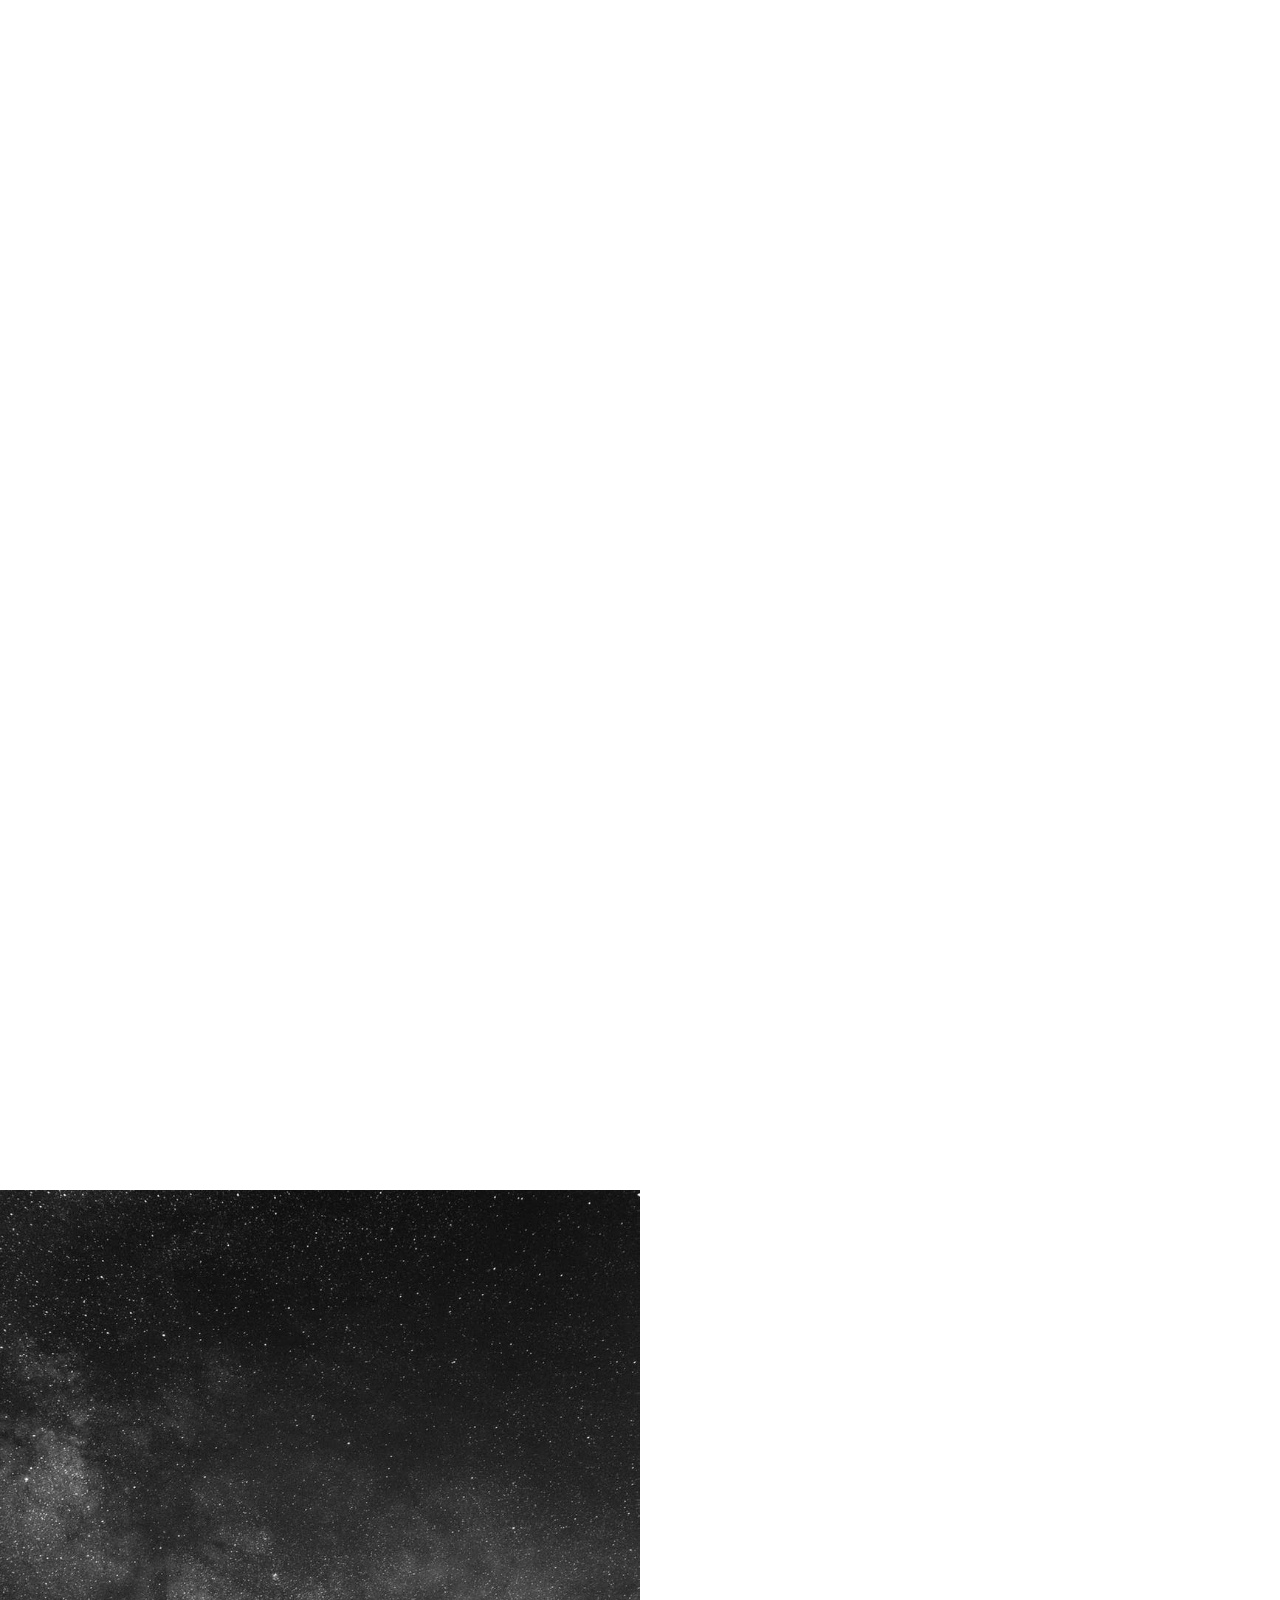
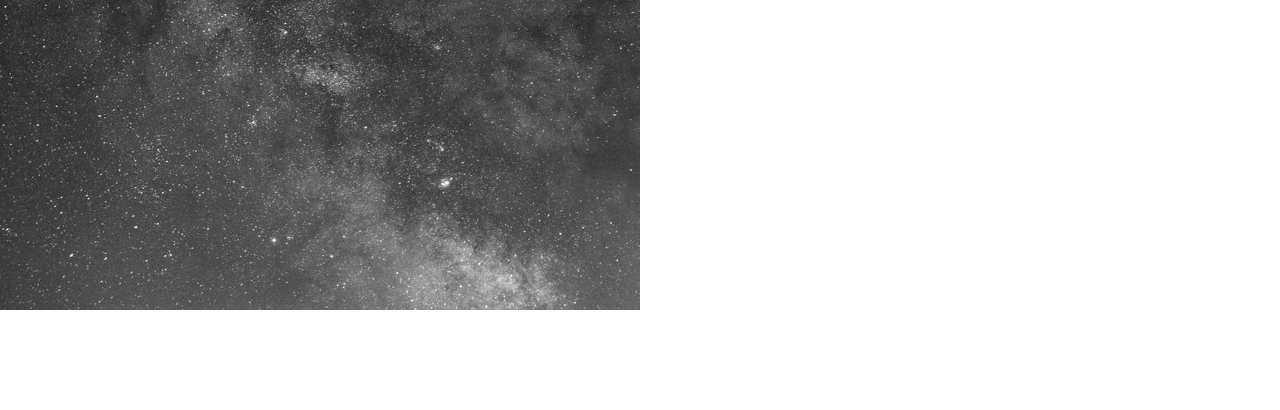
==== commit 2d939479: "Add files via upload" ====
--- a/index.html
+++ b/index.html
@@ -9,7 +9,11 @@
   <link rel="stylesheet" href="css/main.css">
 </head>
 <body>
-
+<div class="preloader">
+  <img src="img/solar-layer.svg" alt="" class="preloader-solar">
+  <img src="img/eclipse-layer.svg" alt="" class="preloader-eclipse">
+  <span>LOADING</span>
+</div>
 <ul class="sidebar">
   <li><a href="" data-text="HOME">HOME</a></li>
   <li><a href="" data-text="ABOUT">ABOUT</a></li>
@@ -18,7 +22,7 @@
 </ul>
 <header>
   <nav>
-    <img src="img/logo.PNG" alt="" class="header-logo">
+    <img src="img/logo.svg" alt="" class="header-logo">
     <div class="hamburger-menu">
       <div class="bar bar1"></div>
       <div class="bar bar2"></div>
@@ -48,12 +52,12 @@
 </div>
 <!-- <div class="gallery-img-container" data-aos="fade-up" data-aos-delay="200"> -->
   <div class="gallery-img-container" data-aos="fade-up">
-  <img src="img/img_2.png" alt="" class="gallery-img-1">
+  <img src="img/img_2.png" alt="" class="gallery-img-2">
   <img src="img/start-icon.svg" alt="" class="gallery-film-icon">
 </div>
 <!-- <div class="gallery-img-container" data-aos="fade-up" data-aos-delay="400"> -->
   <div class="gallery-img-container" data-aos="fade-up">
-  <img src="img/img_3.png" alt="" class="gallery-img-1">
+  <img src="img/img_3.png" alt="" class="gallery-img-3">
   <img src="img/start-icon.svg" alt="" class="gallery-film-icon">
 </div>
 
@@ -85,6 +89,7 @@
 <script>
   AOS.init();
 </script>
+<script src="js/block-scroll.js"></script>
 <script src="js/main.js"></script>
 <script src="js/particle.js"></script>
 </body>
--- a/css/main.css
+++ b/css/main.css
@@ -425,6 +425,87 @@
     overflow-x: hidden; }
     html body section {
       scroll-snap-align: start; }
+    html body .preloader {
+      position: absolute;
+      width: 100%;
+      height: 100%;
+      background-color: #000000;
+      top: 0;
+      left: 0;
+      z-index: 1002;
+      -webkit-animation: preloader 1s ease-in-out forwards;
+      animation: preloader 1s ease-in-out forwards;
+      -webkit-animation-delay: 4s;
+      animation-delay: 4s; }
+
+@-webkit-keyframes preloader {
+  to {
+    opacity: 0;
+    height: 0%; } }
+
+@keyframes preloader {
+  to {
+    opacity: 0;
+    height: 0%; } }
+      html body .preloader .preloader-solar {
+        top: 40%;
+        left: 50%;
+        position: absolute;
+        -webkit-transform: translate(-50%, -50%);
+        -ms-transform: translate(-50%, -50%);
+        transform: translate(-50%, -50%); }
+      html body .preloader .preloader-eclipse {
+        position: absolute;
+        -webkit-transform: translate(-50%, -50%);
+        -ms-transform: translate(-50%, -50%);
+        transform: translate(-50%, -50%);
+        -webkit-animation: solar-eclipse 3s ease-in-out forwards;
+        animation: solar-eclipse 3s ease-in-out forwards; }
+
+@-webkit-keyframes solar-eclipse {
+  0% {
+    top: 30%;
+    left: 40%; }
+  100% {
+    top: 40%;
+    left: 50%; } }
+
+@keyframes solar-eclipse {
+  0% {
+    top: 30%;
+    left: 40%; }
+  100% {
+    top: 40%;
+    left: 50%; } }
+      html body .preloader span {
+        color: #fff;
+        font-size: 1.2em;
+        letter-spacing: 5px;
+        font-weight: 300;
+        top: 70%;
+        left: 50%;
+        position: absolute;
+        -webkit-transform: translate(-50%, -50%);
+        -ms-transform: translate(-50%, -50%);
+        transform: translate(-50%, -50%);
+        -webkit-animation: solar-eclipse-span 2s ease-in-out infinite;
+        animation: solar-eclipse-span 2s ease-in-out infinite; }
+
+@-webkit-keyframes solar-eclipse-span {
+  0% {
+    opacity: 0.3; }
+  50% {
+    opacity: 1; }
+  100% {
+    opacity: 0.3; } }
+
+@keyframes solar-eclipse-span {
+  0% {
+    opacity: 0.3; }
+  50% {
+    opacity: 1; }
+  100% {
+    opacity: 0.3; } }
     html body .sidebar {
       position: absolute;
       top: -5vh;
@@ -624,14 +705,14 @@
           height: -moz-max-content;
           height: max-content; } }
       html body .gallery-section .gallery-img-container {
-        width: 33%;
+        width: 33.3%;
         height: 100%;
         cursor: pointer;
         position: relative;
         scroll-snap-align: start; }
         html body .gallery-section .gallery-img-container:hover .gallery-film-icon {
           opacity: 1;
-          width: 20%; }
+          width: 16%; }
         @media (max-width: 768px) {
           html body .gallery-section .gallery-img-container {
             width: 100%;
@@ -640,7 +721,7 @@
           width: 100%;
           height: 100%; }
         html body .gallery-section .gallery-img-container .gallery-film-icon {
-          width: 15%;
+          width: 13%;
           height: -webkit-max-content;
           height: -moz-max-content;
           height: max-content;
@@ -675,7 +756,8 @@
           height: 60vh; } }
       html body .contact-section .contact-quote-wrapper {
         width: 50%;
-        height: 100%;
+        height: 80%;
+        margin: auto;
         background: url("../img/stars.jpeg");
         background-position: center;
         background-size: cover;
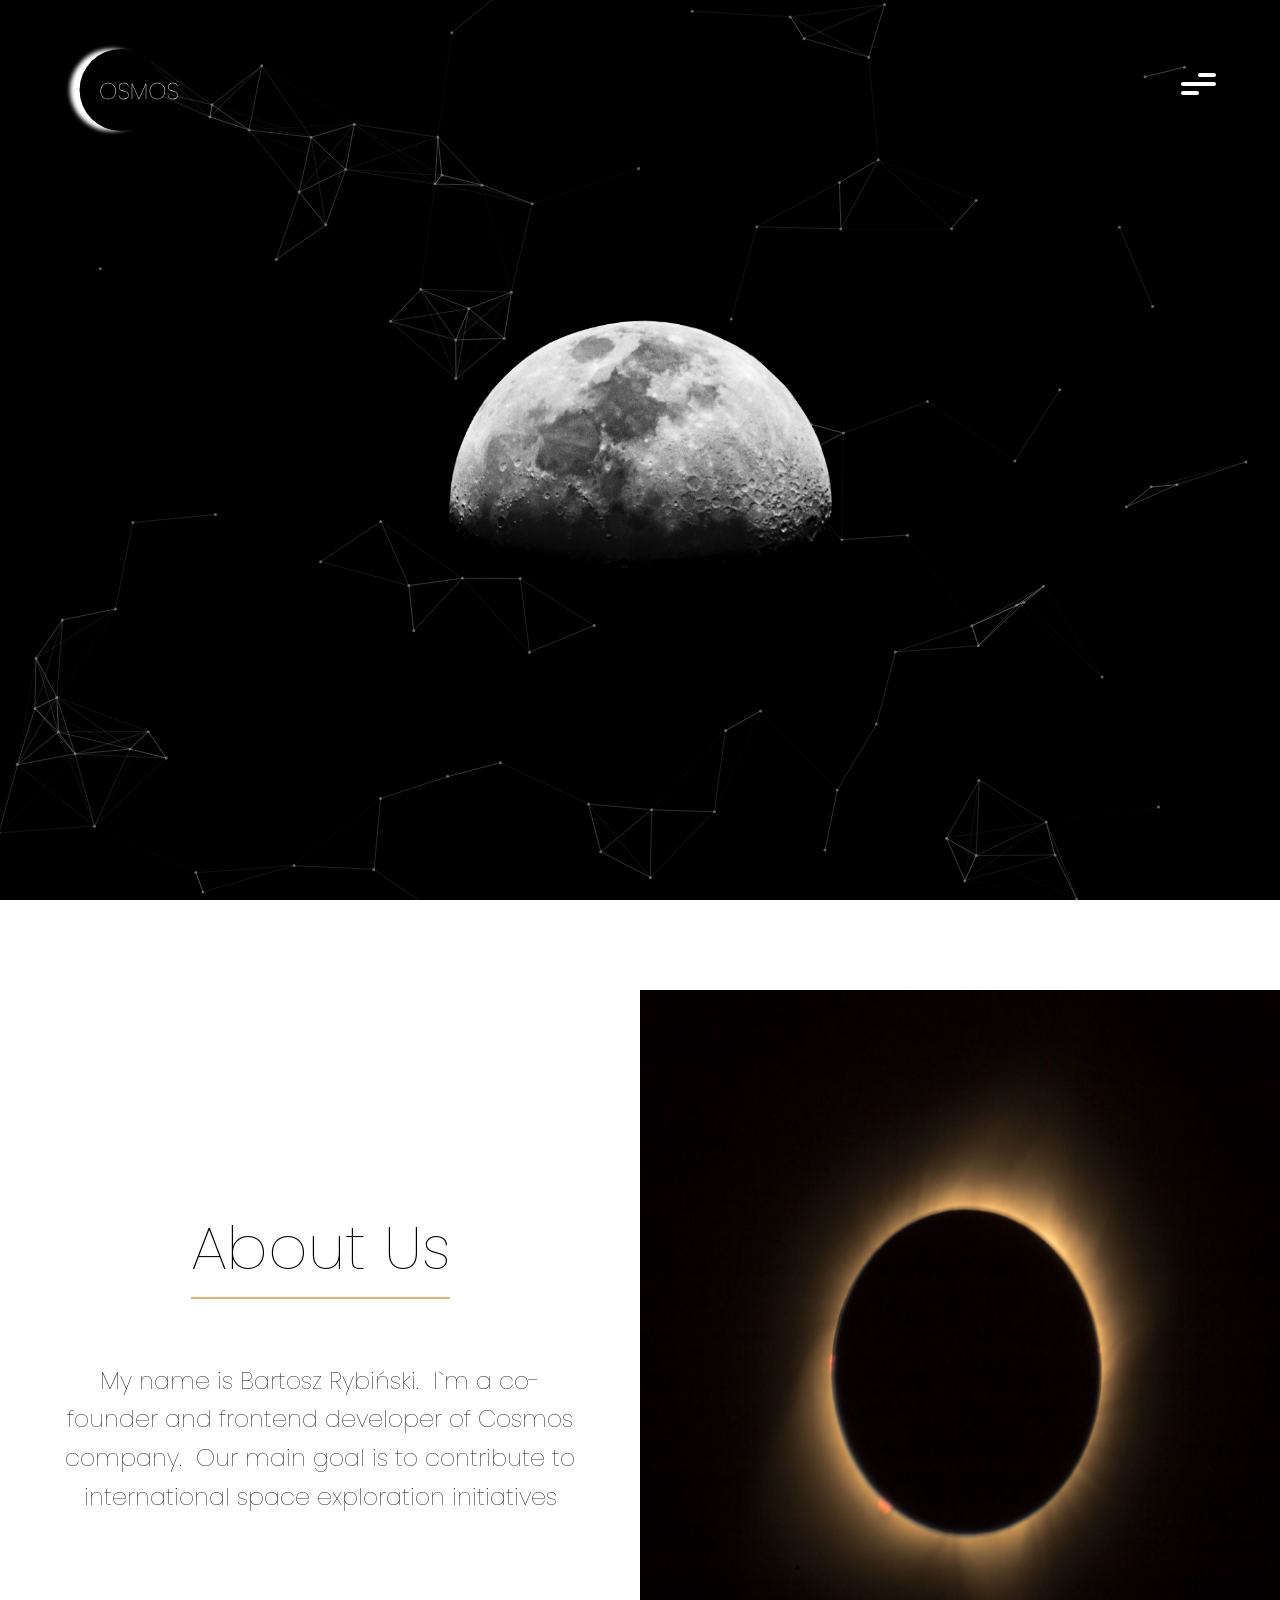
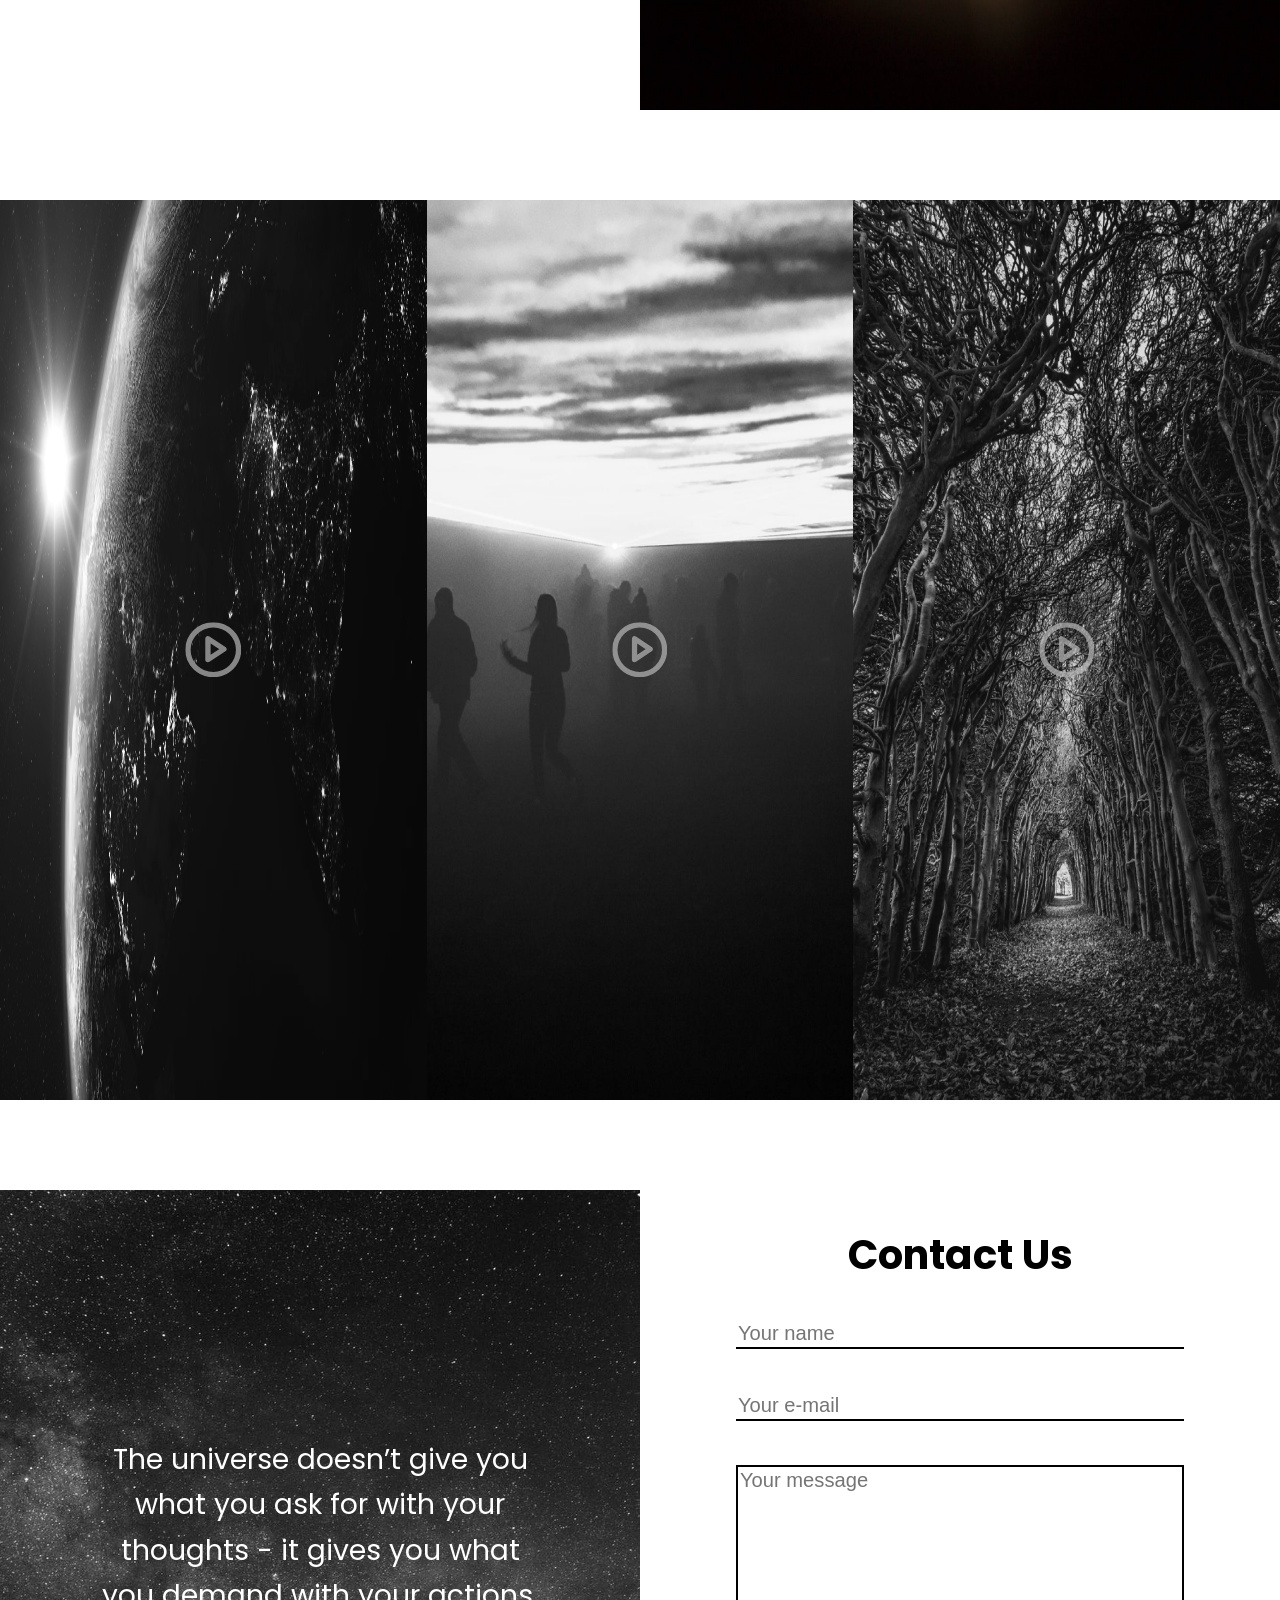
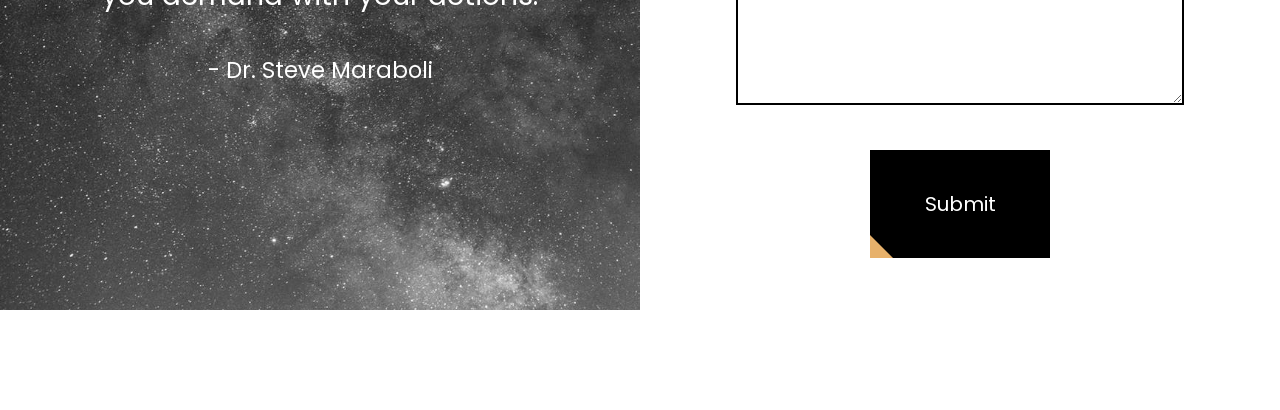
==== commit 3ad66e89: "Add files via upload" ====
--- a/index.html
+++ b/index.html
@@ -9,16 +9,16 @@
   <link rel="stylesheet" href="css/main.css">
 </head>
 <body>
-<div class="preloader">
+<!-- <div class="preloader">
   <img src="img/solar-layer.svg" alt="" class="preloader-solar">
   <img src="img/eclipse-layer.svg" alt="" class="preloader-eclipse">
   <span>LOADING</span>
-</div>
+</div> -->
 <ul class="sidebar">
   <li><a href="" data-text="HOME">HOME</a></li>
-  <li><a href="" data-text="ABOUT">ABOUT</a></li>
-  <li><a href="" data-text="GALLERY">GALLERY</a></li>
-  <li><a href="" data-text="CONTACT">CONTACT</a></li>
+  <li><a href="#about-section" data-text="ABOUT">ABOUT</a></li>
+  <li><a href="#gallery-section" data-text="GALLERY">GALLERY</a></li>
+  <li><a href="#contact-section" data-text="CONTACT">CONTACT</a></li>
 </ul>
 <header>
   <nav>
@@ -31,8 +31,9 @@
   </nav>
 </header>
 <section class="hero-section"></section>
+<img src="img/moon3.png" alt="" class="hero-moon"></div>
 
-<section class="about-section">
+<section class="about-section" id="about-section">
   <div class="about-container">
     <div class="about-content" data-aos="fade-up">
       <h1>About Us</h1>
@@ -45,31 +46,42 @@
   <img src="img/eclipse.png" alt="" class="about-eclipse" data-aos="fade-up">
 </section>
 
-<section class="gallery-section">
-<div class="gallery-img-container" data-aos="fade-up">
-  <img src="img/img_1.png" alt="" class="gallery-img-1">
-  <img src="img/start-icon.svg" alt="" class="gallery-film-icon">
+<section class="gallery-section" id="gallery-section">
+  <div class="video-container">
+    <video src="video/earth.mp4" controls></video>
+    <div class="video-content">
+      <div class="video-content-wrap">
+        <div class="video-title">
+          <h2>Earth</h2>
+          <span>Author - Space Space</span>
+        </div>
+        <p>Lorem ipsum dolor sit amet, consectetur adipisicing elit. Voluptatem autem neque, deleniti mollitid quam eum </p>
+        <img src="img/arrow-back.svg" alt="" class="arrow-back">
+      </div>
+      </div>
+  </div>
+<div class="video-img-container active" data-aos="fade-up">
+  <img src="img/earth.png" alt="" class="gallery-img-1">
+  <img src="img/start-icon.svg" alt="" class="video-icon">
 </div>
-<!-- <div class="gallery-img-container" data-aos="fade-up" data-aos-delay="200"> -->
-  <div class="gallery-img-container" data-aos="fade-up">
+  <div class="video-img-container" data-aos="fade-up" data-aos-delay="200">
   <img src="img/img_2.png" alt="" class="gallery-img-2">
-  <img src="img/start-icon.svg" alt="" class="gallery-film-icon">
+  <img src="img/start-icon.svg" alt="" class="video-icon">
 </div>
-<!-- <div class="gallery-img-container" data-aos="fade-up" data-aos-delay="400"> -->
-  <div class="gallery-img-container" data-aos="fade-up">
+  <div class="video-img-container" data-aos="fade-up" data-aos-delay="400">
   <img src="img/img_3.png" alt="" class="gallery-img-3">
-  <img src="img/start-icon.svg" alt="" class="gallery-film-icon">
+  <img src="img/start-icon.svg" alt="" class="video-icon">
 </div>
 
 </section>
 
-<section class="contact-section">
+<section class="contact-section" id="contact-section">
   <div class="contact-quote-wrapper" >
     <div class="contact-quote">
-      <p data-aos="fade-up">The universe doesn’t
+      <p data-aos="fade-up" data-aos-offset="0">The universe doesn’t
          give you what you ask for with your thoughts - it gives
          you what you demand with your actions.</p>
-         <span data-aos="fade-up">- Dr. Steve Maraboli</span>
+         <span data-aos="fade-up" data-aos-offset="0">- Dr. Steve Maraboli</span>
     </div>
   </div>
   <div class="contact-form-wrapper">
--- a/css/main.css
+++ b/css/main.css
@@ -415,14 +415,16 @@
 html {
   -webkit-scroll-snap-type: y mandatory;
   -ms-scroll-snap-type: y mandatory;
-  scroll-snap-type: y mandatory; }
-  @media (max-width: 768px) {
+  scroll-snap-type: y mandatory;
+  scroll-behavior: smooth; }
+  @media (max-width: 1150px) {
     html {
       -webkit-scroll-snap-type: none;
       -ms-scroll-snap-type: none;
       scroll-snap-type: none; } }
   html body {
-    overflow-x: hidden; }
+    overflow-x: hidden;
+    overflow-y: auto; }
     html body section {
       scroll-snap-align: start; }
     html body .preloader {
@@ -532,7 +534,8 @@
       padding-left: 50vh;
       -webkit-transition: 1s ease;
       -o-transition: 1s ease;
-      transition: 1s ease; }
+      transition: 1s ease;
+      z-index: 1002; }
       html body .sidebar li {
         list-style-type: none;
         padding: 20px; }
@@ -563,7 +566,7 @@
       width: 100vw;
       height: 20vh;
       position: absolute;
-      z-index: 1000; }
+      z-index: 1001; }
       html body header nav {
         width: 90%;
         height: 100%;
@@ -629,13 +632,30 @@
       width: 100vw;
       height: 100vh;
       overflow: hidden; }
+    html body .hero-moon {
+      margin: 0;
+      position: absolute;
+      width: 30%;
+      z-index: 1000;
+      top: 50%;
+      left: 50%;
+      -webkit-transform: translate(-50%, -50%);
+      -ms-transform: translate(-50%, -50%);
+      transform: translate(-50%, -50%); }
+      @media (max-width: 500px) {
+        html body .hero-moon {
+          width: 150%; } }
     html body .about-section {
       width: 100vw;
       height: 100vh;
       display: -webkit-box;
       display: -ms-flexbox;
       display: flex; }
-      @media (max-width: 768px) {
+      @media (max-width: 1150px) {
+        html body .about-section {
+          width: 90vw;
+          margin: auto; } }
+      @media (max-width: 992px) {
         html body .about-section {
           height: 60vh; } }
       html body .about-section .about-container {
@@ -645,7 +665,7 @@
         display: -webkit-box;
         display: -ms-flexbox;
         display: flex; }
-        @media (max-width: 768px) {
+        @media (max-width: 992px) {
           html body .about-section .about-container {
             width: 100%; } }
         html body .about-section .about-container .about-content {
@@ -685,7 +705,7 @@
         height: 80%;
         width: 50%;
         margin: auto; }
-        @media (max-width: 768px) {
+        @media (max-width: 992px) {
           html body .about-section img {
             visibility: hidden;
             width: 0%; } }
@@ -694,8 +714,9 @@
       height: 100vh;
       display: -webkit-box;
       display: -ms-flexbox;
-      display: flex; }
-      @media (max-width: 768px) {
+      display: flex;
+      position: relative; }
+      @media (max-width: 1150px) {
         html body .gallery-section {
           -webkit-box-orient: vertical;
           -webkit-box-direction: normal;
@@ -704,23 +725,98 @@
           height: -webkit-max-content;
           height: -moz-max-content;
           height: max-content; } }
-      html body .gallery-section .gallery-img-container {
-        width: 33.3%;
+      html body .gallery-section .video-container {
+        width: 100%;
+        height: 100%;
+        background-color: #FFFFFF;
+        position: absolute;
+        top: 0;
+        left: 0;
+        z-index: 1005;
+        display: -webkit-box;
+        display: -ms-flexbox;
+        display: flex;
+        -webkit-transition: 0.5s ease-in-out;
+        -o-transition: 0.5s ease-in-out;
+        transition: 0.5s ease-in-out;
+        visibility: hidden; }
+        @media (max-width: 1150px) {
+          html body .gallery-section .video-container {
+            height: 33.4%; } }
+        html body .gallery-section .video-container video {
+          -o-object-fit: fill;
+          object-fit: fill;
+          width: 60%;
+          height: 90%;
+          margin: auto; }
+        html body .gallery-section .video-container .video-content {
+          width: 40%;
+          height: 100%;
+          display: -webkit-box;
+          display: -ms-flexbox;
+          display: flex; }
+          html body .gallery-section .video-container .video-content .video-content-wrap {
+            width: 80%;
+            height: 70%;
+            display: -webkit-box;
+            display: -ms-flexbox;
+            display: flex;
+            -webkit-box-orient: vertical;
+            -webkit-box-direction: normal;
+            -ms-flex-direction: column;
+            flex-direction: column;
+            margin: auto;
+            -webkit-box-pack: justify;
+            -ms-flex-pack: justify;
+            justify-content: space-between;
+            text-align: center;
+            font-weight: 100; }
+            html body .gallery-section .video-container .video-content .video-content-wrap h2 {
+              font-weight: 100;
+              font-size: 2em; }
+            html body .gallery-section .video-container .video-content .video-content-wrap img {
+              -webkit-transform: scale(0.6);
+              -ms-transform: scale(0.6);
+              transform: scale(0.6);
+              cursor: pointer;
+              -webkit-transition: 0.3s ease-in-out;
+              -o-transition: 0.3s ease-in-out;
+              transition: 0.3s ease-in-out; }
+              html body .gallery-section .video-container .video-content .video-content-wrap img:hover {
+                -webkit-transform: scale(0.7);
+                -ms-transform: scale(0.7);
+                transform: scale(0.7); }
+      html body .gallery-section .video-img-container {
+        width: 33.4%;
         height: 100%;
         cursor: pointer;
         position: relative;
-        scroll-snap-align: start; }
-        html body .gallery-section .gallery-img-container:hover .gallery-film-icon {
-          opacity: 1;
-          width: 16%; }
-        @media (max-width: 768px) {
-          html body .gallery-section .gallery-img-container {
-            width: 100%;
-            height: 70vh; } }
-        html body .gallery-section .gallery-img-container img {
+        -webkit-filter: grayscale(100%);
+        filter: grayscale(100%);
+        display: -webkit-box;
+        display: -ms-flexbox;
+        display: flex; }
+        html body .gallery-section .video-img-container:hover {
+          -webkit-filter: grayscale(0%);
+          filter: grayscale(0%);
+          -webkit-transition: 0.8s ease-in-out;
+          -o-transition: 0.8s ease-in-out;
+          transition: 0.8s ease-in-out; }
+          html body .gallery-section .video-img-container:hover .video-icon {
+            opacity: 1;
+            width: 13%; }
+        @media (max-width: 1150px) {
+          html body .gallery-section .video-img-container {
+            width: 90%;
+            height: 100vh;
+            margin: auto; } }
+        html body .gallery-section .video-img-container .active {
+          scroll-snap-align: start; }
+        html body .gallery-section .video-img-container img {
           width: 100%;
-          height: 100%; }
-        html body .gallery-section .gallery-img-container .gallery-film-icon {
+          height: 100%;
+          margin: auto; }
+        html body .gallery-section .video-img-container .video-icon {
           width: 13%;
           height: -webkit-max-content;
           height: -moz-max-content;
@@ -735,12 +831,19 @@
           -webkit-transition: 0.3s ease-in-out;
           -o-transition: 0.3s ease-in-out;
           transition: 0.3s ease-in-out; }
+          @media (max-width: 1150px) {
+            html body .gallery-section .video-img-container .video-icon {
+              width: 11%; } }
     html body .contact-section {
       width: 100vw;
       height: 100vh;
       display: -webkit-box;
       display: -ms-flexbox;
       display: flex; }
+      @media (max-width: 1150px) {
+        html body .contact-section {
+          width: 90vw;
+          margin: auto; } }
       @media (max-width: 992px) {
         html body .contact-section {
           -webkit-box-orient: vertical;
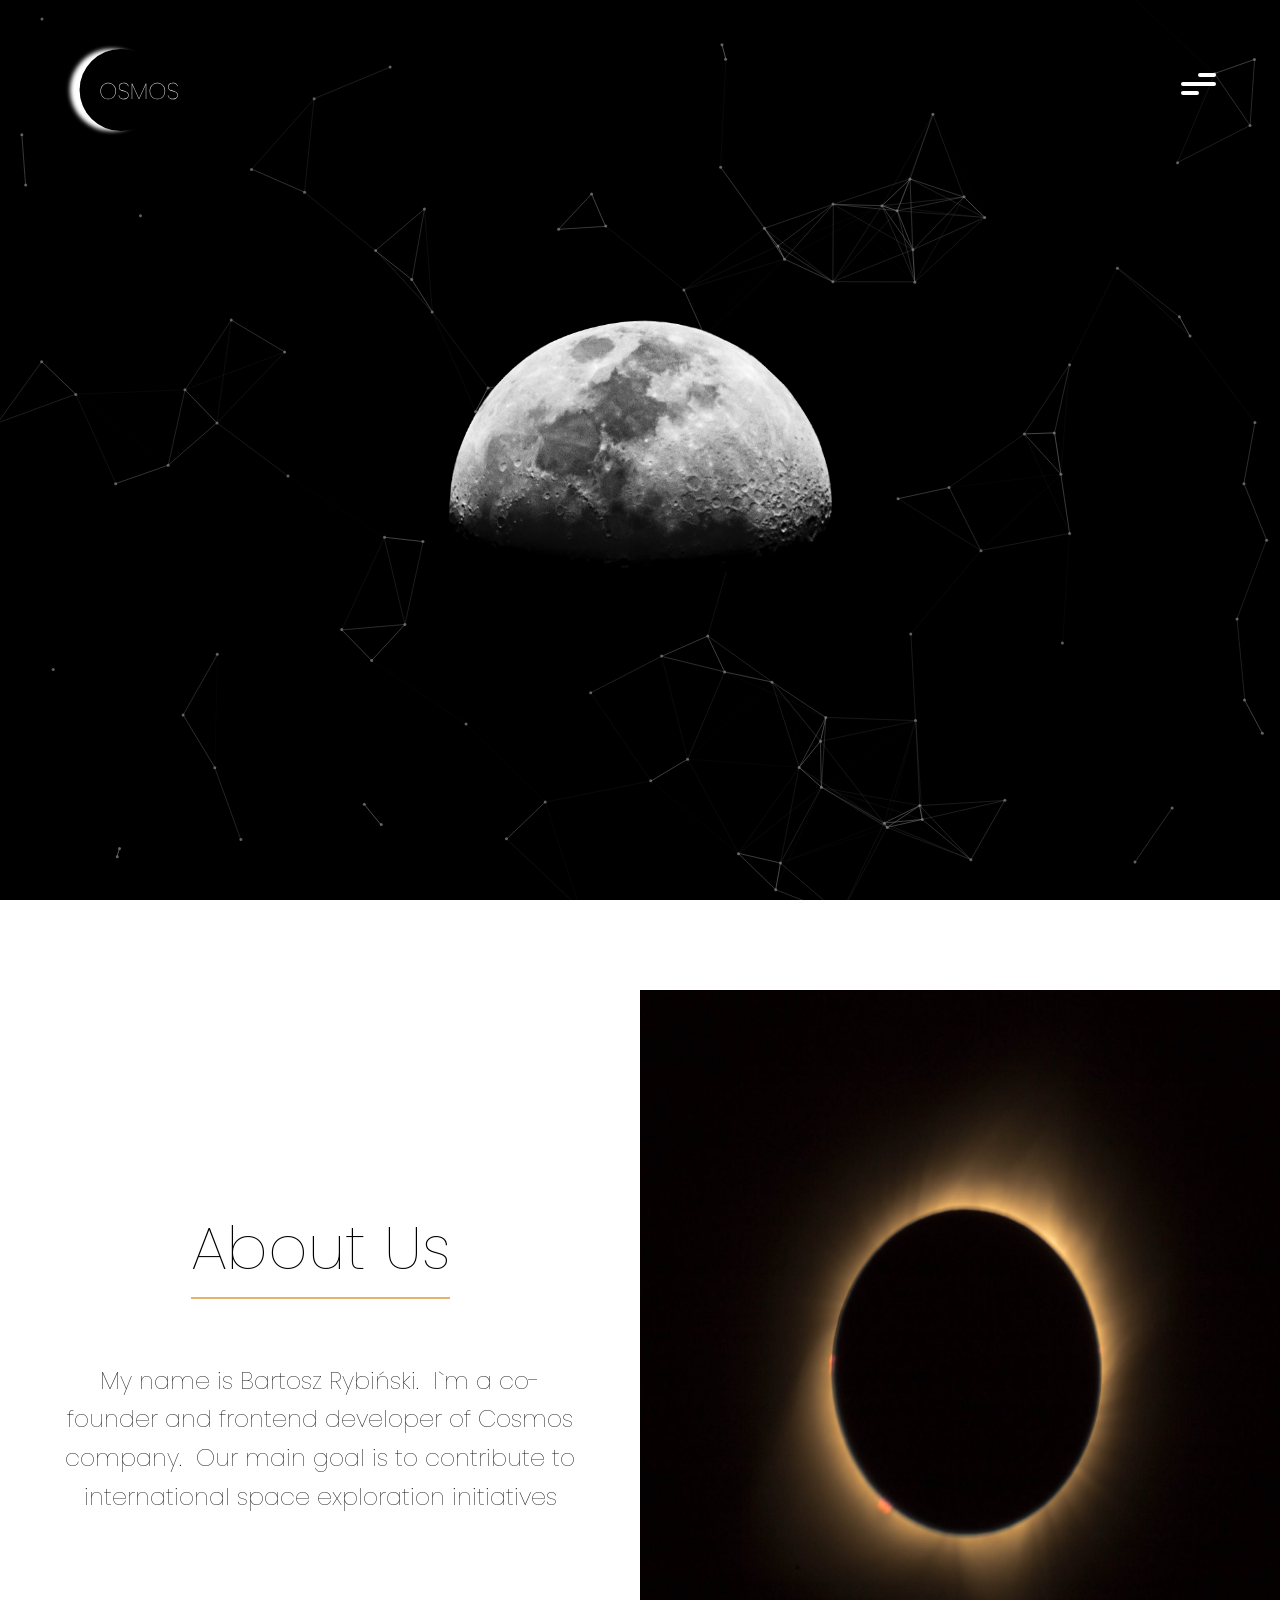
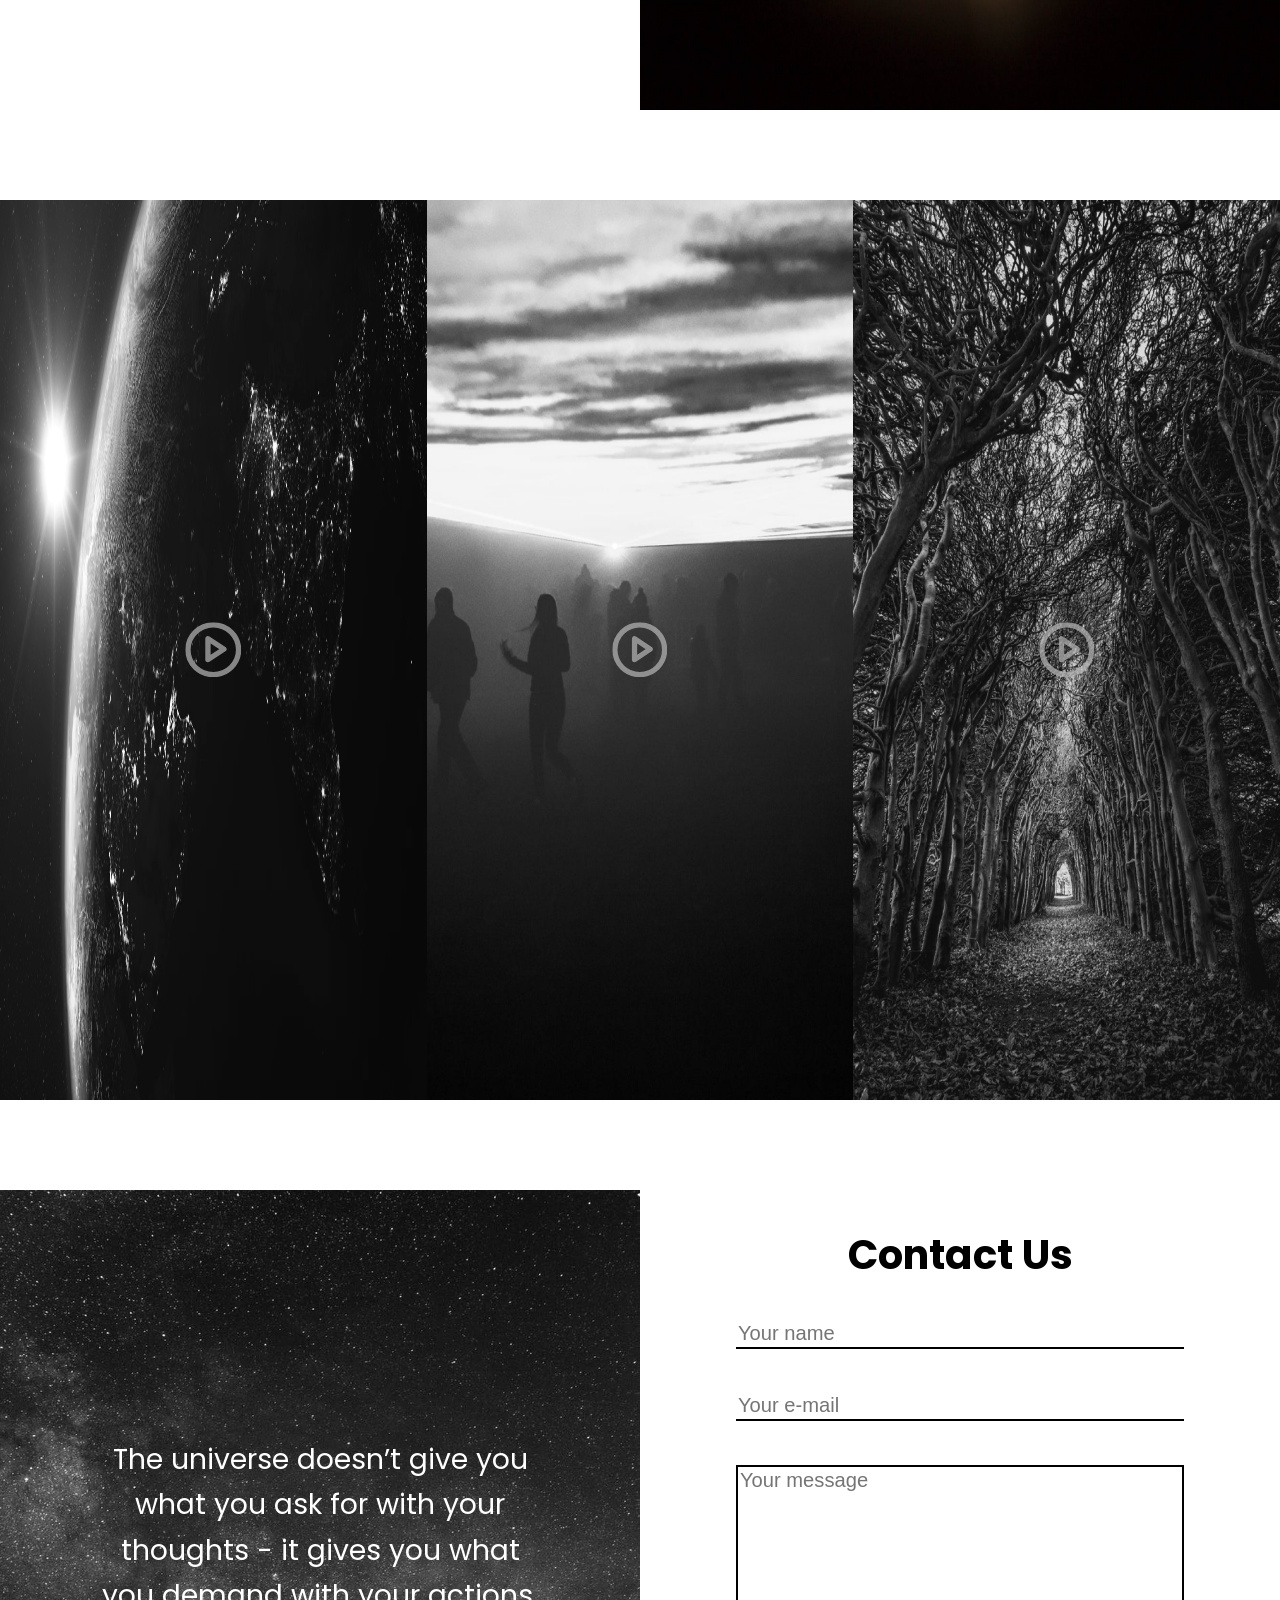
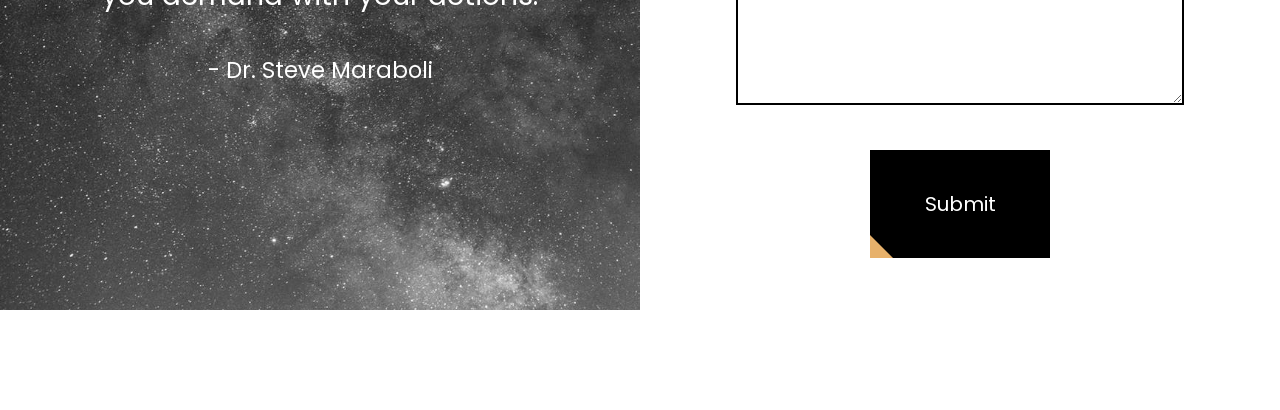
==== commit 8c902fac: "Add files via upload" ====
--- a/index.html
+++ b/index.html
@@ -9,11 +9,11 @@
   <link rel="stylesheet" href="css/main.css">
 </head>
 <body>
-<!-- <div class="preloader">
+<div class="preloader">
   <img src="img/solar-layer.svg" alt="" class="preloader-solar">
   <img src="img/eclipse-layer.svg" alt="" class="preloader-eclipse">
   <span>LOADING</span>
-</div> -->
+</div>
 <ul class="sidebar">
   <li><a href="" data-text="HOME">HOME</a></li>
   <li><a href="#about-section" data-text="ABOUT">ABOUT</a></li>
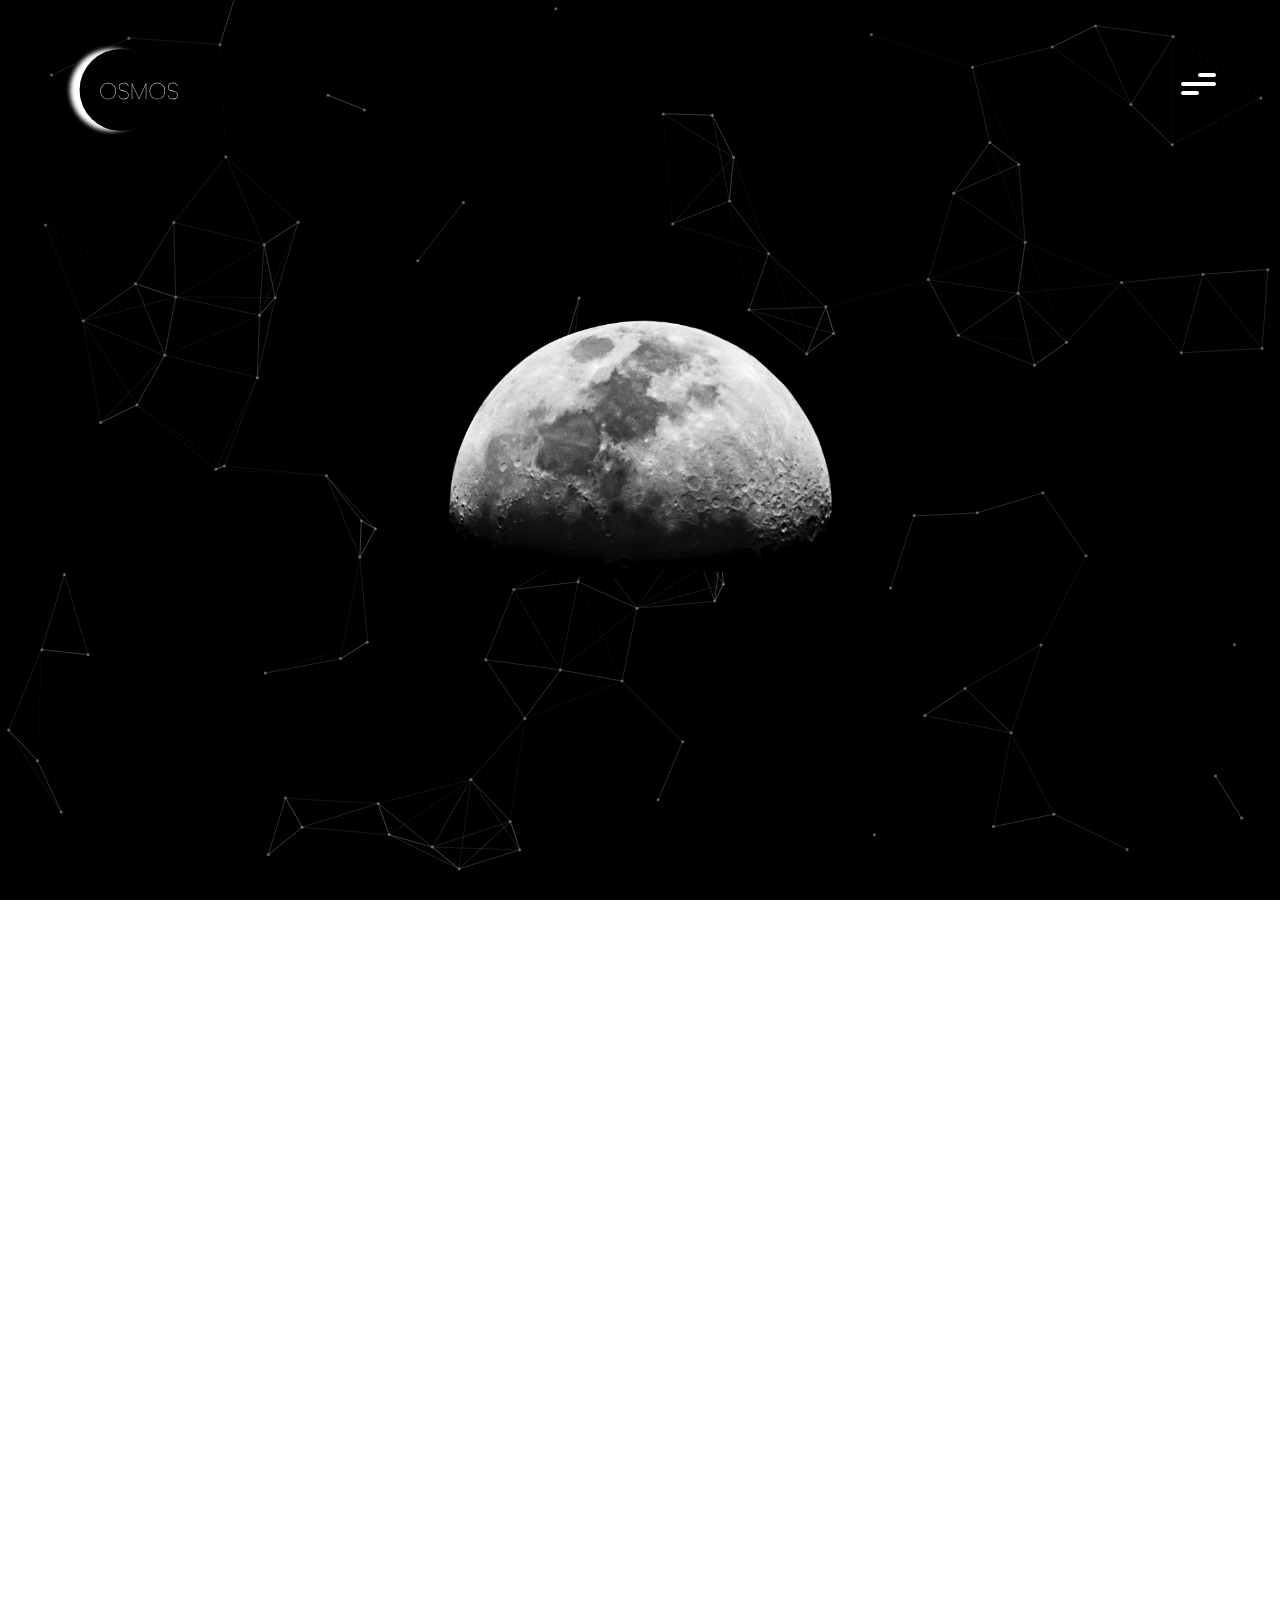
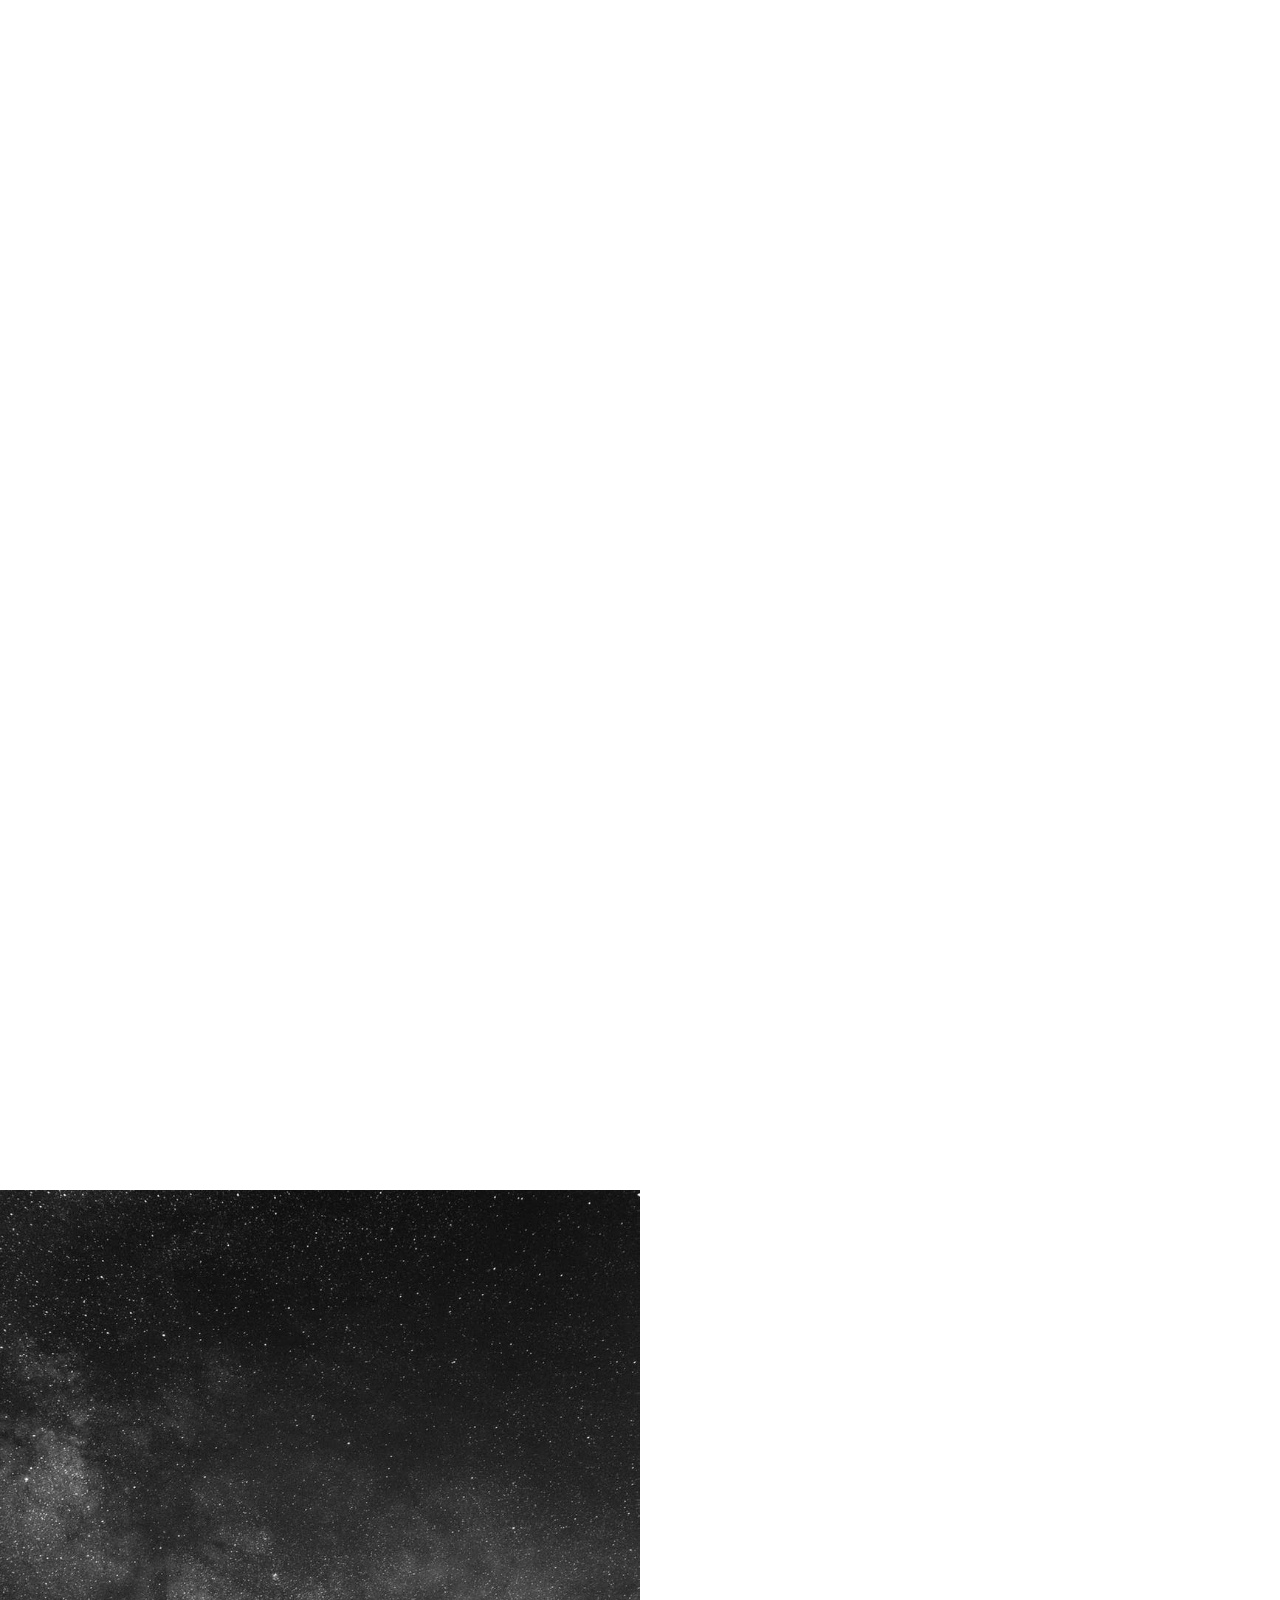
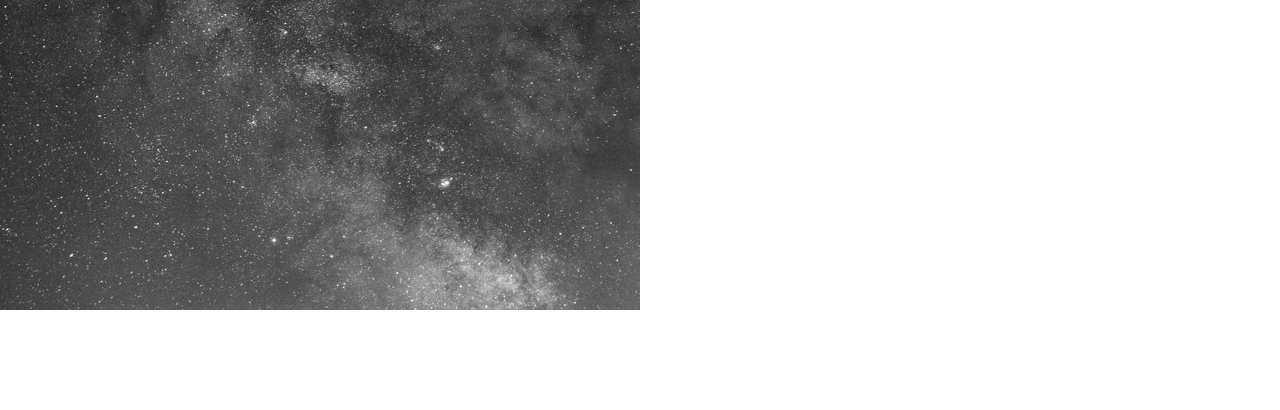
==== commit 082ba851: "Add files via upload" ====
--- a/index.html
+++ b/index.html
@@ -60,15 +60,15 @@
       </div>
       </div>
   </div>
-<div class="video-img-container active" data-aos="fade-up">
+<div class="video-img-container img-earth" data-aos="fade-up">
   <img src="img/earth.png" alt="" class="gallery-img-1">
   <img src="img/start-icon.svg" alt="" class="video-icon">
 </div>
-  <div class="video-img-container" data-aos="fade-up" data-aos-delay="200">
+  <div class="video-img-container img-earth2" data-aos="fade-up" data-aos-delay="200">
   <img src="img/img_2.png" alt="" class="gallery-img-2">
   <img src="img/start-icon.svg" alt="" class="video-icon">
 </div>
-  <div class="video-img-container" data-aos="fade-up" data-aos-delay="400">
+  <div class="video-img-container img-earth3" data-aos="fade-up" data-aos-delay="400">
   <img src="img/img_3.png" alt="" class="gallery-img-3">
   <img src="img/start-icon.svg" alt="" class="video-icon">
 </div>
--- a/css/main.css
+++ b/css/main.css
@@ -644,7 +644,7 @@
       transform: translate(-50%, -50%); }
       @media (max-width: 500px) {
         html body .hero-moon {
-          width: 150%; } }
+          width: 50%; } }
     html body .about-section {
       width: 100vw;
       height: 100vh;
@@ -743,18 +743,40 @@
         @media (max-width: 1150px) {
           html body .gallery-section .video-container {
             height: 33.4%; } }
+        @media (max-width: 768px) {
+          html body .gallery-section .video-container {
+            -webkit-box-orient: vertical;
+            -webkit-box-direction: normal;
+            -ms-flex-direction: column;
+            flex-direction: column;
+            height: 75%; } }
         html body .gallery-section .video-container video {
           -o-object-fit: fill;
           object-fit: fill;
           width: 60%;
           height: 90%;
           margin: auto; }
+          @media (max-width: 768px) {
+            html body .gallery-section .video-container video {
+              width: 90%;
+              height: 80%; } }
         html body .gallery-section .video-container .video-content {
           width: 40%;
           height: 100%;
           display: -webkit-box;
           display: -ms-flexbox;
           display: flex; }
+          @media (max-width: 992px) {
+            html body .gallery-section .video-container .video-content {
+              height: 50%; } }
+          @media (max-width: 768px) {
+            html body .gallery-section .video-container .video-content {
+              width: 70%;
+              margin: auto; } }
+          @media (max-width: 500px) {
+            html body .gallery-section .video-container .video-content {
+              margin-top: 5%;
+              width: 90%; } }
           html body .gallery-section .video-container .video-content .video-content-wrap {
             width: 80%;
             height: 70%;
@@ -771,6 +793,10 @@
             justify-content: space-between;
             text-align: center;
             font-weight: 100; }
+            @media (max-width: 768px) {
+              html body .gallery-section .video-container .video-content .video-content-wrap {
+                -ms-flex-pack: distribute;
+                justify-content: space-around; } }
             html body .gallery-section .video-container .video-content .video-content-wrap h2 {
               font-weight: 100;
               font-size: 2em; }
@@ -786,6 +812,12 @@
                 -webkit-transform: scale(0.7);
                 -ms-transform: scale(0.7);
                 transform: scale(0.7); }
+              @media (max-width: 768px) {
+                html body .gallery-section .video-container .video-content .video-content-wrap img {
+                  -webkit-transform: scale(0.4);
+                  -ms-transform: scale(0.4);
+                  transform: scale(0.4);
+                  margin-top: -15%; } }
       html body .gallery-section .video-img-container {
         width: 33.4%;
         height: 100%;
@@ -810,7 +842,13 @@
             width: 90%;
             height: 100vh;
             margin: auto; } }
-        html body .gallery-section .video-img-container .active {
+        @media (max-width: 768px) {
+          html body .gallery-section .video-img-container {
+            height: 60vh; } }
+        @media (max-width: 500px) {
+          html body .gallery-section .video-img-container {
+            height: 50vh; } }
+        html body .gallery-section .video-img-container .img-earth {
           scroll-snap-align: start; }
         html body .gallery-section .video-img-container img {
           width: 100%;
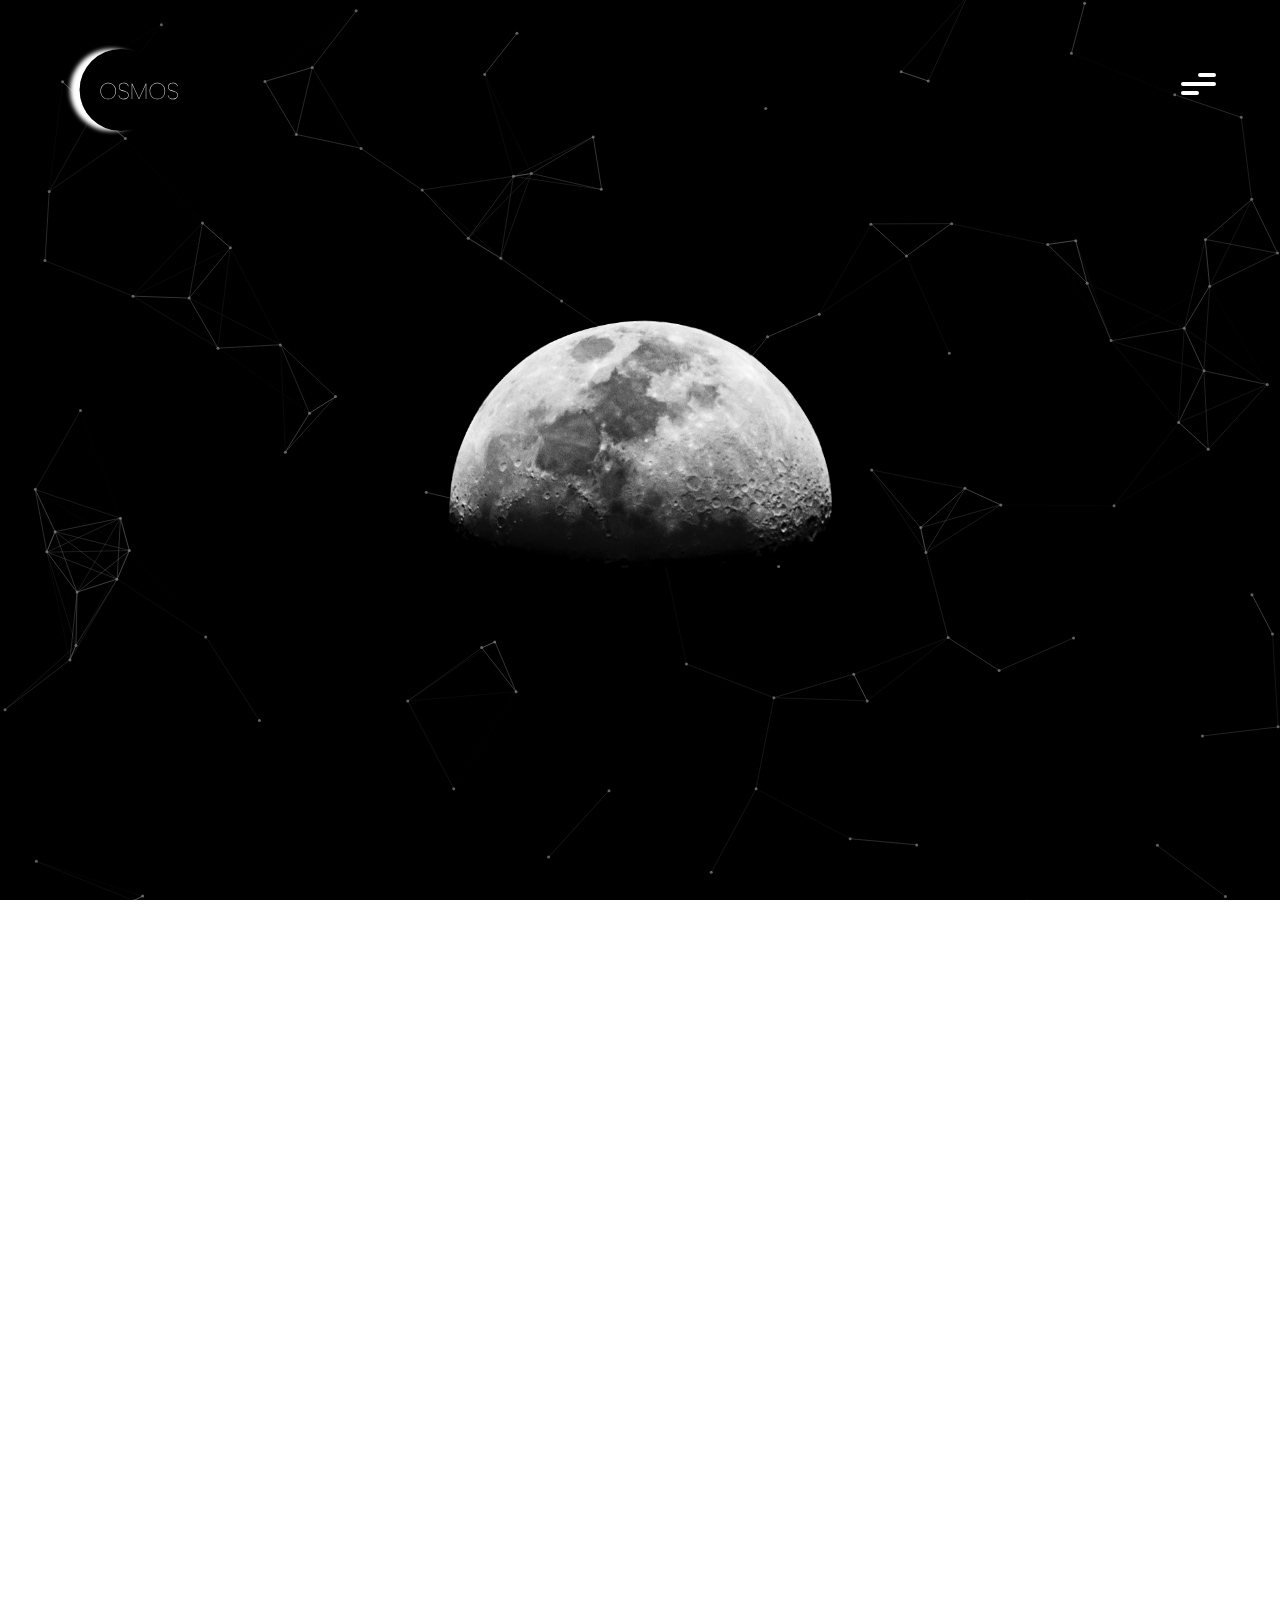
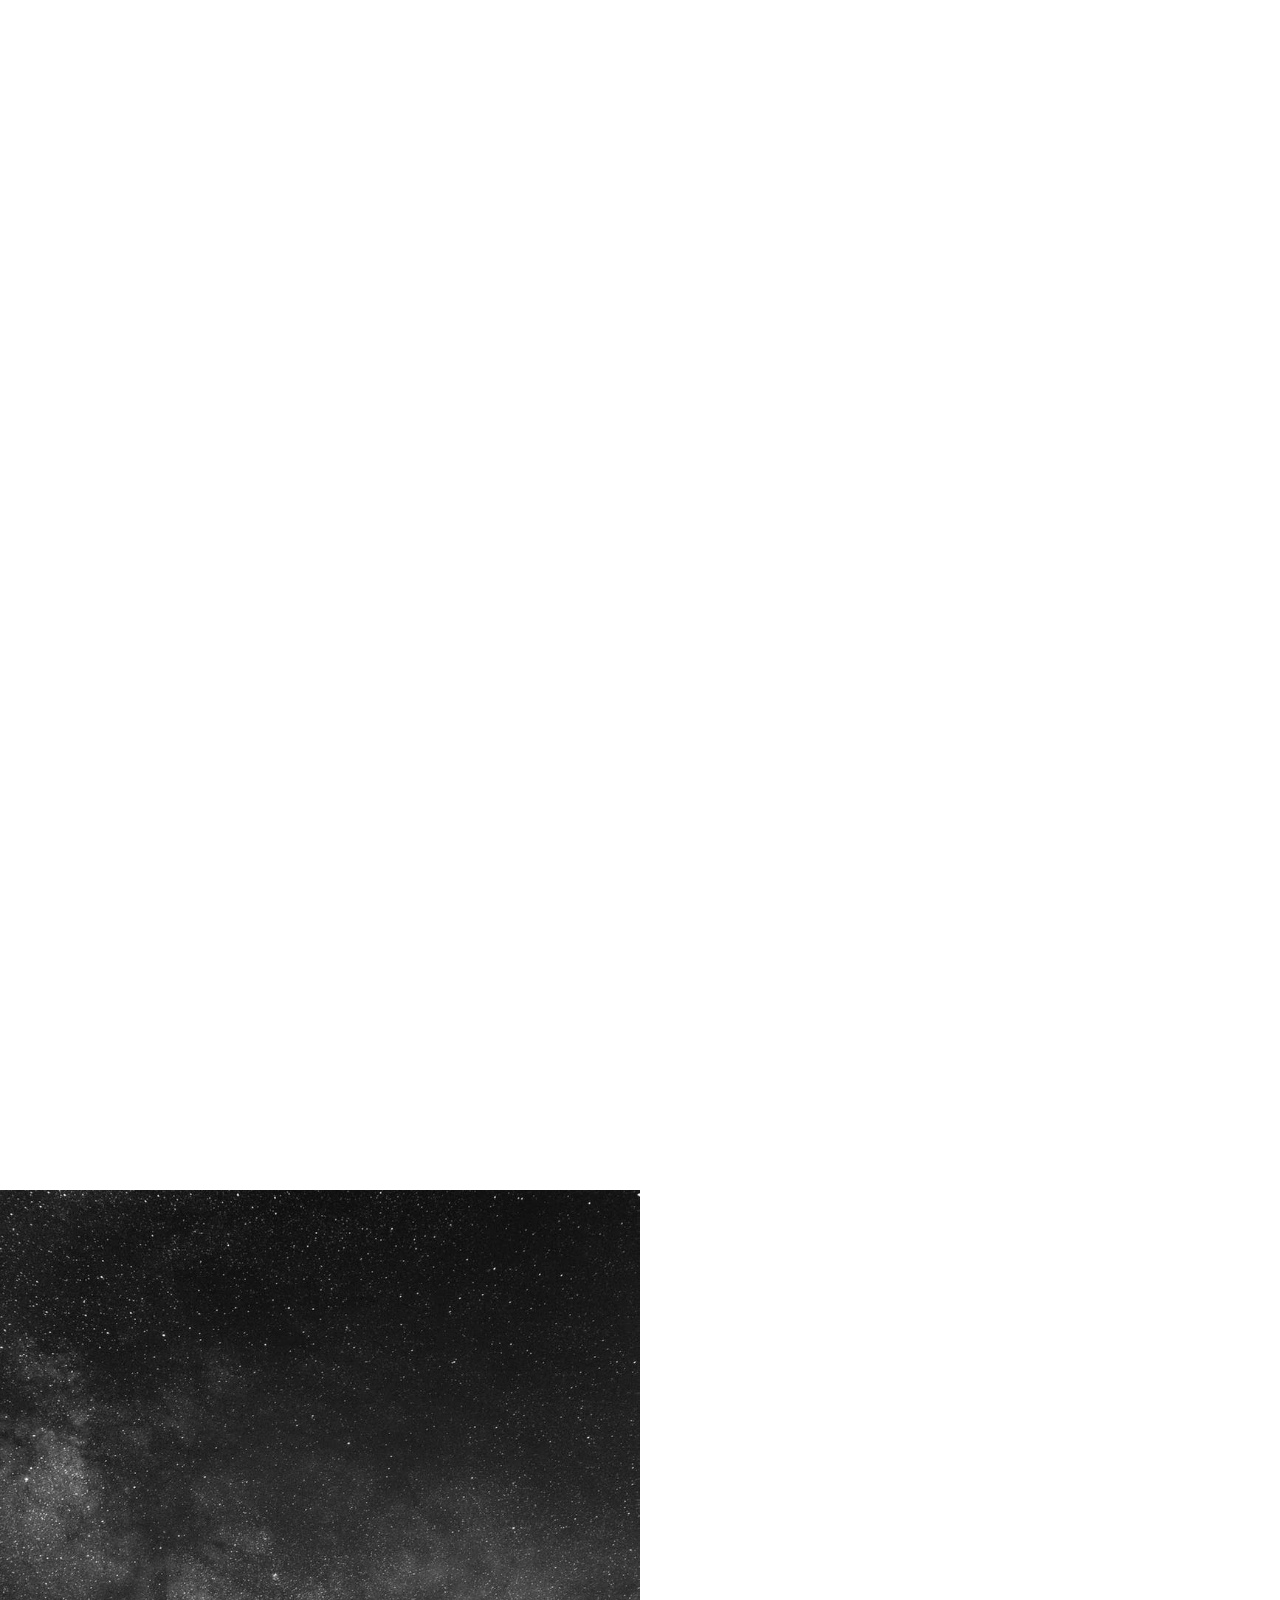
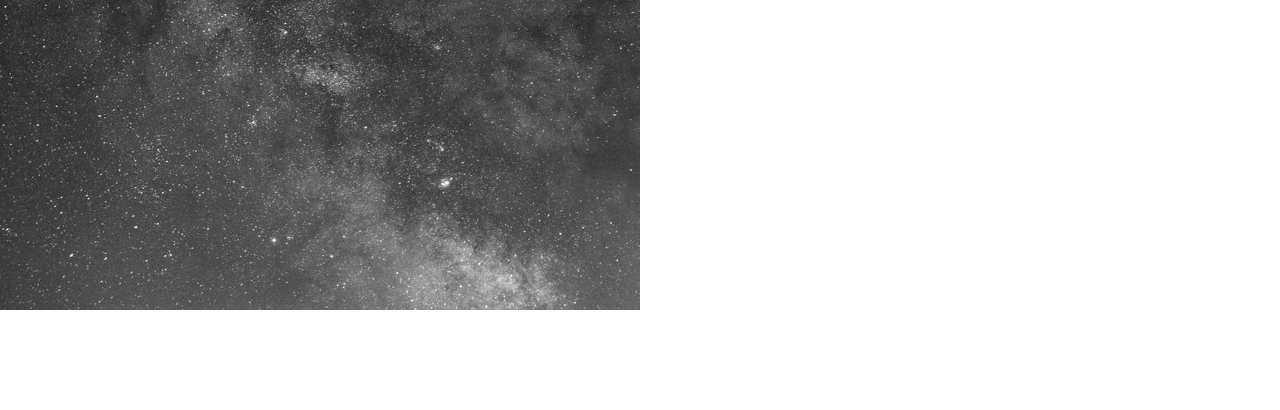
==== commit b11b26ab: "Add files via upload" ====
--- a/index.html
+++ b/index.html
@@ -47,19 +47,7 @@
 </section>
 
 <section class="gallery-section" id="gallery-section">
-  <div class="video-container">
-    <video src="video/earth.mp4" controls></video>
-    <div class="video-content">
-      <div class="video-content-wrap">
-        <div class="video-title">
-          <h2>Earth</h2>
-          <span>Author - Space Space</span>
-        </div>
-        <p>Lorem ipsum dolor sit amet, consectetur adipisicing elit. Voluptatem autem neque, deleniti mollitid quam eum </p>
-        <img src="img/arrow-back.svg" alt="" class="arrow-back">
-      </div>
-      </div>
-  </div>
+
 <div class="video-img-container img-earth" data-aos="fade-up">
   <img src="img/earth.png" alt="" class="gallery-img-1">
   <img src="img/start-icon.svg" alt="" class="video-icon">
--- a/css/main.css
+++ b/css/main.css
@@ -413,20 +413,10 @@
   box-sizing: border-box; }
 
 html {
-  -webkit-scroll-snap-type: y mandatory;
-  -ms-scroll-snap-type: y mandatory;
-  scroll-snap-type: y mandatory;
   scroll-behavior: smooth; }
-  @media (max-width: 1150px) {
-    html {
-      -webkit-scroll-snap-type: none;
-      -ms-scroll-snap-type: none;
-      scroll-snap-type: none; } }
   html body {
     overflow-x: hidden;
     overflow-y: auto; }
-    html body section {
-      scroll-snap-align: start; }
     html body .preloader {
       position: absolute;
       width: 100%;
@@ -443,12 +433,14 @@
 @-webkit-keyframes preloader {
   to {
     opacity: 0;
-    height: 0%; } }
+    height: 0%;
+    visibility: hidden; } }
 
 @keyframes preloader {
   to {
     opacity: 0;
-    height: 0%; } }
+    height: 0%;
+    visibility: hidden; } }
       html body .preloader .preloader-solar {
         top: 40%;
         left: 50%;
@@ -566,7 +558,8 @@
       width: 100vw;
       height: 20vh;
       position: absolute;
-      z-index: 1001; }
+      z-index: 1001;
+      pointer-events: none; }
       html body header nav {
         width: 90%;
         height: 100%;
@@ -585,7 +578,8 @@
         html body header nav .hamburger-menu {
           width: 35px;
           height: 25px;
-          cursor: pointer; }
+          cursor: pointer;
+          pointer-events: auto; }
           html body header nav .hamburger-menu:hover .bar1 {
             width: 100%;
             -webkit-transform: translateY(-5px) translateX(0px);
@@ -725,99 +719,6 @@
           height: -webkit-max-content;
           height: -moz-max-content;
           height: max-content; } }
-      html body .gallery-section .video-container {
-        width: 100%;
-        height: 100%;
-        background-color: #FFFFFF;
-        position: absolute;
-        top: 0;
-        left: 0;
-        z-index: 1005;
-        display: -webkit-box;
-        display: -ms-flexbox;
-        display: flex;
-        -webkit-transition: 0.5s ease-in-out;
-        -o-transition: 0.5s ease-in-out;
-        transition: 0.5s ease-in-out;
-        visibility: hidden; }
-        @media (max-width: 1150px) {
-          html body .gallery-section .video-container {
-            height: 33.4%; } }
-        @media (max-width: 768px) {
-          html body .gallery-section .video-container {
-            -webkit-box-orient: vertical;
-            -webkit-box-direction: normal;
-            -ms-flex-direction: column;
-            flex-direction: column;
-            height: 75%; } }
-        html body .gallery-section .video-container video {
-          -o-object-fit: fill;
-          object-fit: fill;
-          width: 60%;
-          height: 90%;
-          margin: auto; }
-          @media (max-width: 768px) {
-            html body .gallery-section .video-container video {
-              width: 90%;
-              height: 80%; } }
-        html body .gallery-section .video-container .video-content {
-          width: 40%;
-          height: 100%;
-          display: -webkit-box;
-          display: -ms-flexbox;
-          display: flex; }
-          @media (max-width: 992px) {
-            html body .gallery-section .video-container .video-content {
-              height: 50%; } }
-          @media (max-width: 768px) {
-            html body .gallery-section .video-container .video-content {
-              width: 70%;
-              margin: auto; } }
-          @media (max-width: 500px) {
-            html body .gallery-section .video-container .video-content {
-              margin-top: 5%;
-              width: 90%; } }
-          html body .gallery-section .video-container .video-content .video-content-wrap {
-            width: 80%;
-            height: 70%;
-            display: -webkit-box;
-            display: -ms-flexbox;
-            display: flex;
-            -webkit-box-orient: vertical;
-            -webkit-box-direction: normal;
-            -ms-flex-direction: column;
-            flex-direction: column;
-            margin: auto;
-            -webkit-box-pack: justify;
-            -ms-flex-pack: justify;
-            justify-content: space-between;
-            text-align: center;
-            font-weight: 100; }
-            @media (max-width: 768px) {
-              html body .gallery-section .video-container .video-content .video-content-wrap {
-                -ms-flex-pack: distribute;
-                justify-content: space-around; } }
-            html body .gallery-section .video-container .video-content .video-content-wrap h2 {
-              font-weight: 100;
-              font-size: 2em; }
-            html body .gallery-section .video-container .video-content .video-content-wrap img {
-              -webkit-transform: scale(0.6);
-              -ms-transform: scale(0.6);
-              transform: scale(0.6);
-              cursor: pointer;
-              -webkit-transition: 0.3s ease-in-out;
-              -o-transition: 0.3s ease-in-out;
-              transition: 0.3s ease-in-out; }
-              html body .gallery-section .video-container .video-content .video-content-wrap img:hover {
-                -webkit-transform: scale(0.7);
-                -ms-transform: scale(0.7);
-                transform: scale(0.7); }
-              @media (max-width: 768px) {
-                html body .gallery-section .video-container .video-content .video-content-wrap img {
-                  -webkit-transform: scale(0.4);
-                  -ms-transform: scale(0.4);
-                  transform: scale(0.4);
-                  margin-top: -15%; } }
       html body .gallery-section .video-img-container {
         width: 33.4%;
         height: 100%;
@@ -1043,3 +944,77 @@
   100% {
     top: -200%;
     left: -30%; } }
+
+main .video-container {
+  width: 100%;
+  height: 100%;
+  background-color: #FFFFFF;
+  position: absolute;
+  top: 0;
+  left: 0;
+  display: -webkit-box;
+  display: -ms-flexbox;
+  display: flex; }
+  @media (max-width: 768px) {
+    main .video-container {
+      -webkit-box-orient: vertical;
+      -webkit-box-direction: normal;
+      -ms-flex-direction: column;
+      flex-direction: column;
+      margin-top: 5%; } }
+  main .video-container video {
+    -o-object-fit: fill;
+    object-fit: fill;
+    width: 60%;
+    height: 90%;
+    margin: auto; }
+    @media (max-width: 768px) {
+      main .video-container video {
+        width: 90%;
+        height: 80%; } }
+  main .video-container .video-content {
+    width: 40%;
+    height: 90%;
+    display: -webkit-box;
+    display: -ms-flexbox;
+    display: flex;
+    margin: auto; }
+    @media (max-width: 768px) {
+      main .video-container .video-content {
+        width: 70%; } }
+    @media (max-width: 500px) {
+      main .video-container .video-content {
+        margin-top: 5%;
+        width: 90%;
+        height: 80%; } }
+    main .video-container .video-content .video-content-wrap {
+      width: 80%;
+      height: 90%;
+      display: -webkit-box;
+      display: -ms-flexbox;
+      display: flex;
+      -webkit-box-orient: vertical;
+      -webkit-box-direction: normal;
+      -ms-flex-direction: column;
+      flex-direction: column;
+      -webkit-box-align: center;
+      -ms-flex-align: center;
+      align-items: center;
+      text-align: center;
+      margin: auto;
+      font-weight: 100; }
+      main .video-container .video-content .video-content-wrap h2 {
+        font-weight: 100;
+        font-size: 2em; }
+      main .video-container .video-content .video-content-wrap img {
+        -webkit-transform: scale(0.5);
+        -ms-transform: scale(0.5);
+        transform: scale(0.5);
+        cursor: pointer;
+        -webkit-transition: 0.3s ease-in-out;
+        -o-transition: 0.3s ease-in-out;
+        transition: 0.3s ease-in-out; }
+        main .video-container .video-content .video-content-wrap img:hover {
+          -webkit-transform: scale(0.6);
+          -ms-transform: scale(0.6);
+          transform: scale(0.6); }
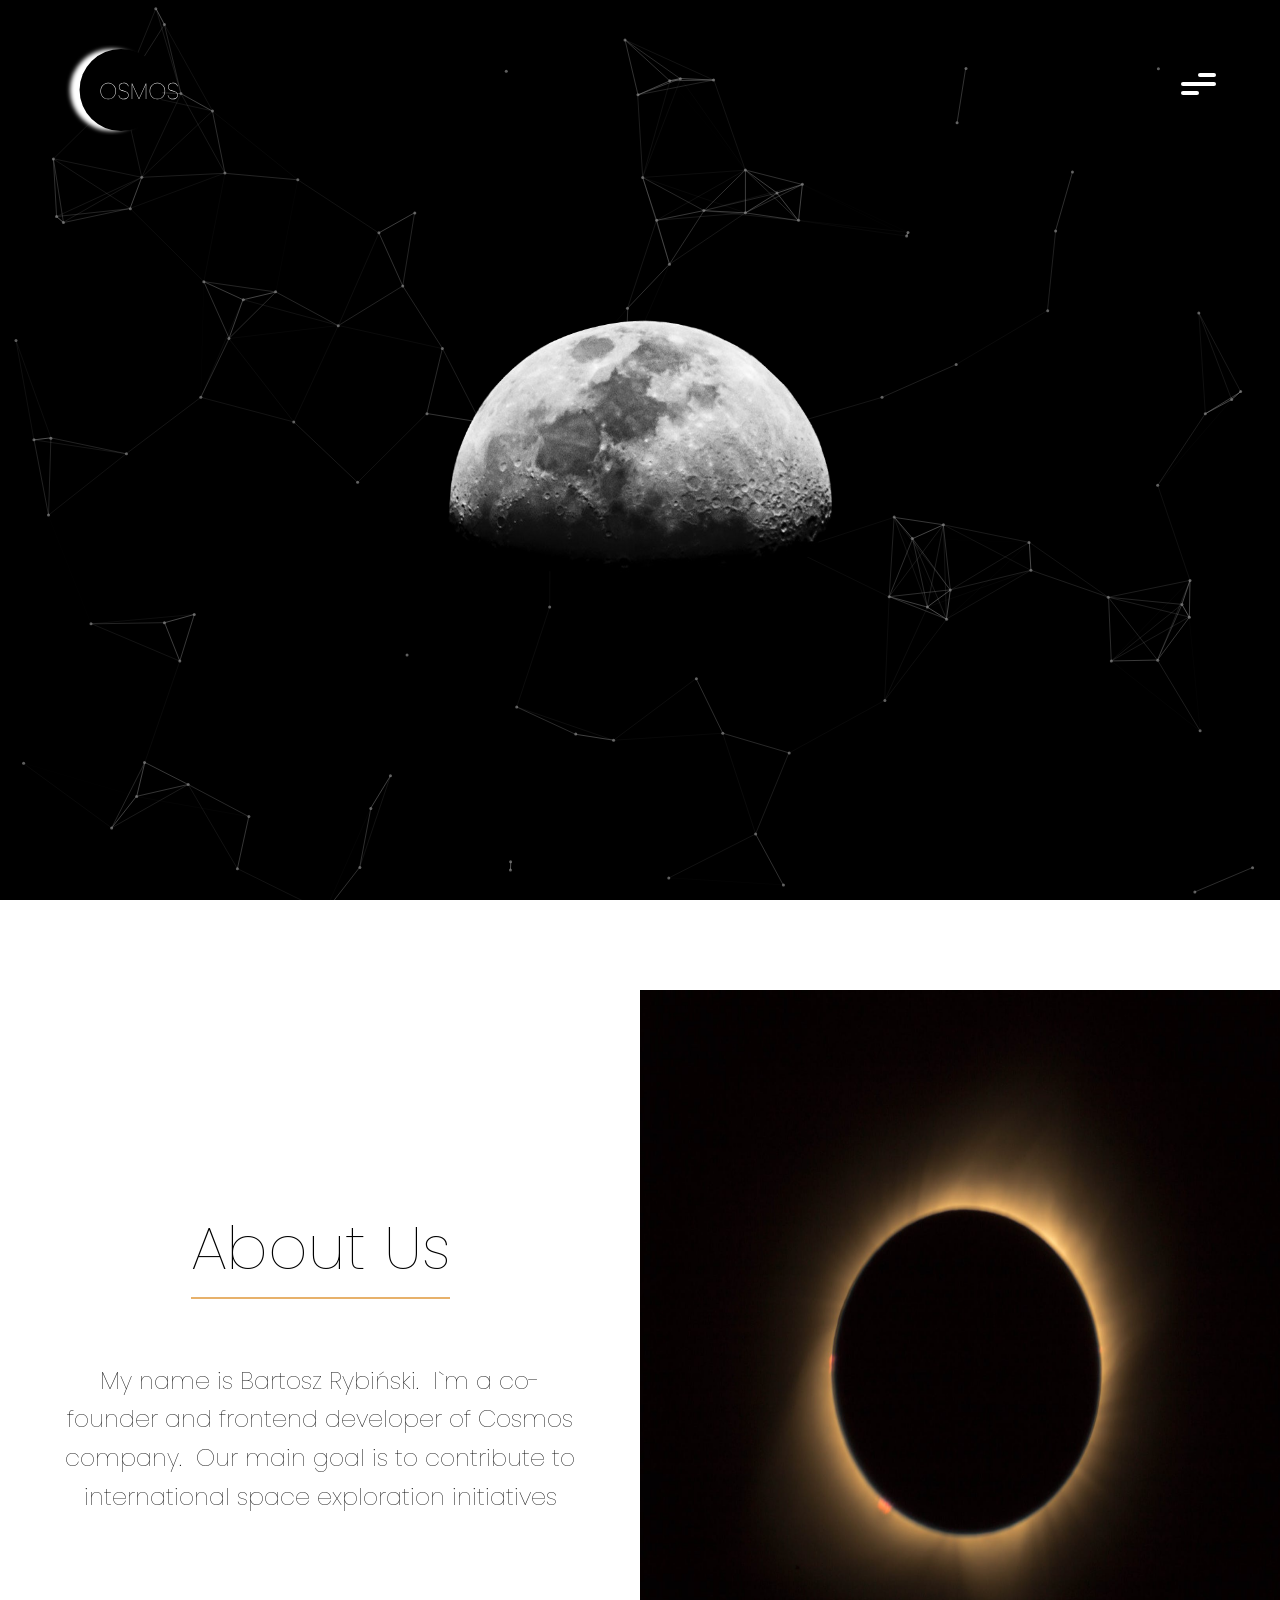
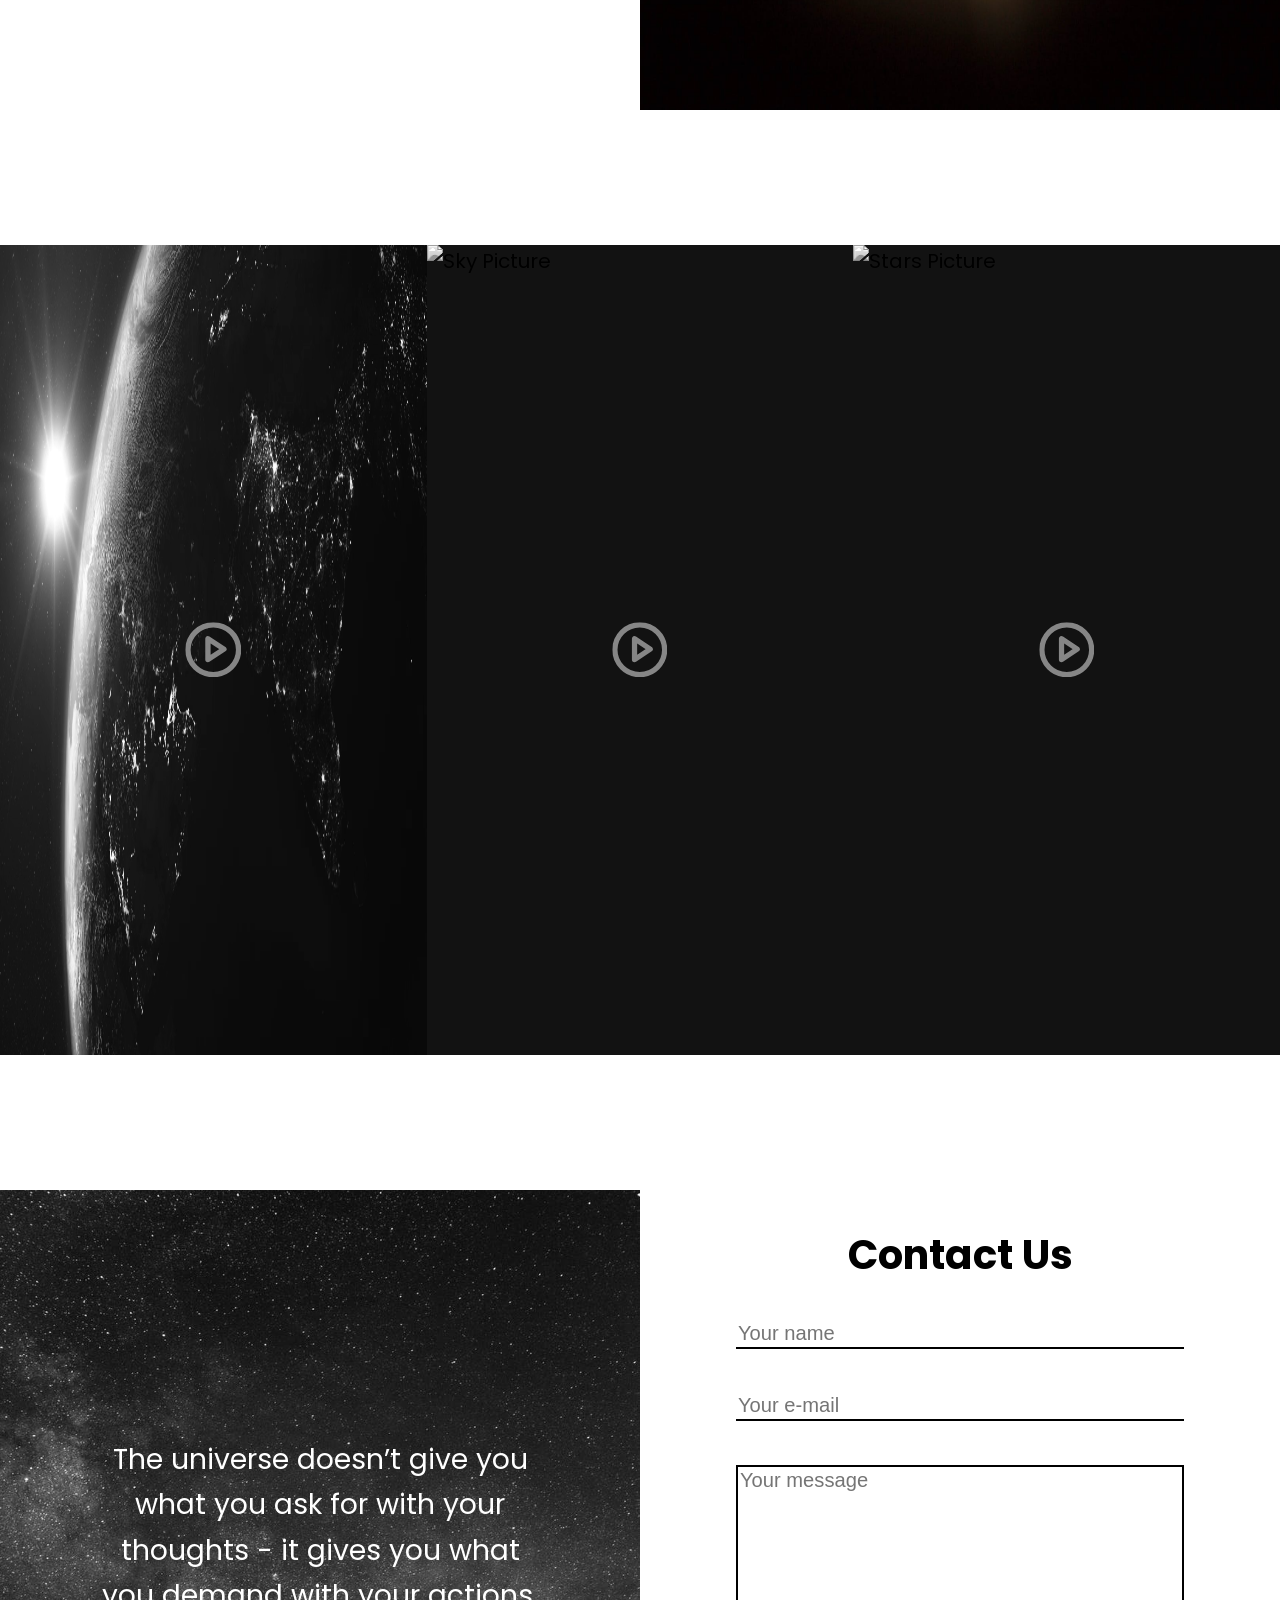
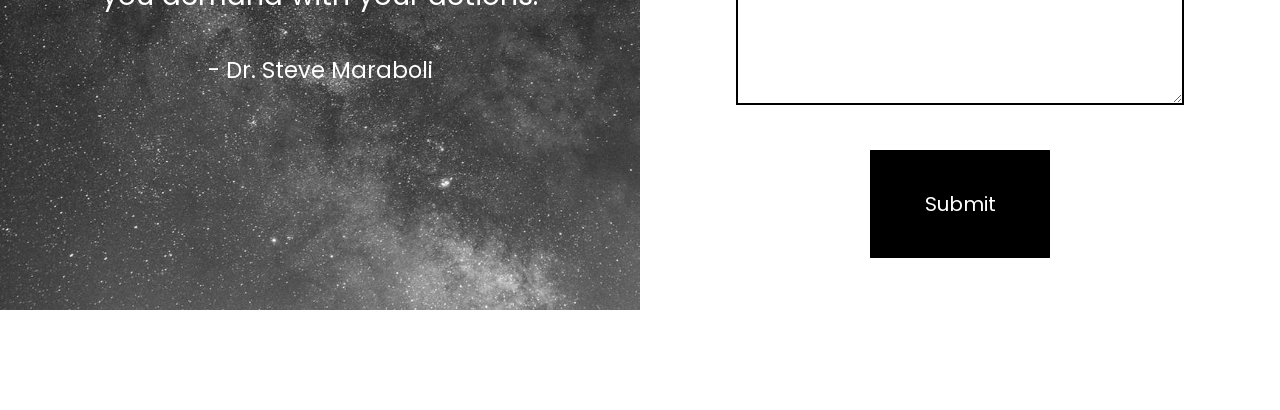
==== commit 7fa3c5d0: "Add files via upload" ====
--- a/index.html
+++ b/index.html
@@ -10,19 +10,19 @@
 </head>
 <body>
 <div class="preloader">
-  <img src="img/solar-layer.svg" alt="" class="preloader-solar">
-  <img src="img/eclipse-layer.svg" alt="" class="preloader-eclipse">
+  <img src="img/solar-layer.svg" alt="Solar Layer drawing" class="preloader-solar">
+  <img src="img/eclipse-layer.svg" alt="Eclipse layer drawing" class="preloader-eclipse">
   <span>LOADING</span>
 </div>
 <ul class="sidebar">
   <li><a href="" data-text="HOME">HOME</a></li>
   <li><a href="#about-section" data-text="ABOUT">ABOUT</a></li>
-  <li><a href="#gallery-section" data-text="GALLERY">GALLERY</a></li>
+  <li><a href="#video-section" data-text="VIDEO">VIDEO</a></li>
   <li><a href="#contact-section" data-text="CONTACT">CONTACT</a></li>
 </ul>
 <header>
   <nav>
-    <img src="img/logo.svg" alt="" class="header-logo">
+    <img src="img/logo.svg" alt="Logo Cosmos" class="header-logo">
     <div class="hamburger-menu">
       <div class="bar bar1"></div>
       <div class="bar bar2"></div>
@@ -31,7 +31,7 @@
   </nav>
 </header>
 <section class="hero-section"></section>
-<img src="img/moon3.png" alt="" class="hero-moon"></div>
+<img src="img/moon3.png" alt="Moon Picture" class="hero-moon"></div>
 
 <section class="about-section" id="about-section">
   <div class="about-container">
@@ -43,22 +43,22 @@
  Our main goal is to contribute to international space exploration initiatives</p>
     </div>
   </div>
-  <img src="img/eclipse.png" alt="" class="about-eclipse" data-aos="fade-up">
+  <img src="img/eclipse.png" alt="Eclipse picture" class="about-eclipse" data-aos="fade-up">
 </section>
 
-<section class="gallery-section" id="gallery-section">
+<section class="video-section" id="video-section">
 
 <div class="video-img-container img-earth" data-aos="fade-up">
-  <img src="img/earth.png" alt="" class="gallery-img-1">
-  <img src="img/start-icon.svg" alt="" class="video-icon">
+  <img src="img/earth.png" alt="Earth image" class="video-img-1">
+  <img src="img/start-icon.svg" alt="Play icon" class="video-icon">
 </div>
   <div class="video-img-container img-earth2" data-aos="fade-up" data-aos-delay="200">
-  <img src="img/img_2.png" alt="" class="gallery-img-2">
-  <img src="img/start-icon.svg" alt="" class="video-icon">
+  <img src="img/aurora.png" alt="Sky Picture" class="video-img-2">
+  <img src="img/start-icon.svg" alt="Play icon" class="video-icon">
 </div>
   <div class="video-img-container img-earth3" data-aos="fade-up" data-aos-delay="400">
-  <img src="img/img_3.png" alt="" class="gallery-img-3">
-  <img src="img/start-icon.svg" alt="" class="video-icon">
+  <img src="img/stars.png" alt="Stars Picture" class="video-img-3">
+  <img src="img/start-icon.svg" alt="Play icon" class="video-icon">
 </div>
 
 </section>
--- a/css/main.css
+++ b/css/main.css
@@ -412,23 +412,18 @@
   -webkit-box-sizing: border-box;
   box-sizing: border-box; }
 
-html {
-  scroll-behavior: smooth; }
-  html body {
-    overflow-x: hidden;
-    overflow-y: auto; }
-    html body .preloader {
-      position: absolute;
-      width: 100%;
-      height: 100%;
-      background-color: #000000;
-      top: 0;
-      left: 0;
-      z-index: 1002;
-      -webkit-animation: preloader 1s ease-in-out forwards;
-      animation: preloader 1s ease-in-out forwards;
-      -webkit-animation-delay: 4s;
-      animation-delay: 4s; }
+html body .preloader {
+  position: absolute;
+  width: 100%;
+  height: 100%;
+  background-color: #000000;
+  top: 0;
+  left: 0;
+  z-index: 1002;
+  -webkit-animation: preloader 1s ease-in-out forwards;
+  animation: preloader 1s ease-in-out forwards;
+  -webkit-animation-delay: 4s;
+  animation-delay: 4s; }
 
 @-webkit-keyframes preloader {
   to {
@@ -441,20 +436,20 @@
     opacity: 0;
     height: 0%;
     visibility: hidden; } }
-      html body .preloader .preloader-solar {
-        top: 40%;
-        left: 50%;
-        position: absolute;
-        -webkit-transform: translate(-50%, -50%);
-        -ms-transform: translate(-50%, -50%);
-        transform: translate(-50%, -50%); }
-      html body .preloader .preloader-eclipse {
-        position: absolute;
-        -webkit-transform: translate(-50%, -50%);
-        -ms-transform: translate(-50%, -50%);
-        transform: translate(-50%, -50%);
-        -webkit-animation: solar-eclipse 3s ease-in-out forwards;
-        animation: solar-eclipse 3s ease-in-out forwards; }
+  html body .preloader .preloader-solar {
+    top: 40%;
+    left: 50%;
+    position: absolute;
+    -webkit-transform: translate(-50%, -50%);
+    -ms-transform: translate(-50%, -50%);
+    transform: translate(-50%, -50%); }
+  html body .preloader .preloader-eclipse {
+    position: absolute;
+    -webkit-transform: translate(-50%, -50%);
+    -ms-transform: translate(-50%, -50%);
+    transform: translate(-50%, -50%);
+    -webkit-animation: solar-eclipse 3s ease-in-out forwards;
+    animation: solar-eclipse 3s ease-in-out forwards; }
 
 @-webkit-keyframes solar-eclipse {
   0% {
@@ -471,19 +466,19 @@
   100% {
     top: 40%;
     left: 50%; } }
-      html body .preloader span {
-        color: #fff;
-        font-size: 1.2em;
-        letter-spacing: 5px;
-        font-weight: 300;
-        top: 70%;
-        left: 50%;
-        position: absolute;
-        -webkit-transform: translate(-50%, -50%);
-        -ms-transform: translate(-50%, -50%);
-        transform: translate(-50%, -50%);
-        -webkit-animation: solar-eclipse-span 2s ease-in-out infinite;
-        animation: solar-eclipse-span 2s ease-in-out infinite; }
+  html body .preloader span {
+    color: #fff;
+    font-size: 1.2em;
+    letter-spacing: 5px;
+    font-weight: 300;
+    top: 70%;
+    left: 50%;
+    position: absolute;
+    -webkit-transform: translate(-50%, -50%);
+    -ms-transform: translate(-50%, -50%);
+    transform: translate(-50%, -50%);
+    -webkit-animation: solar-eclipse-span 2s ease-in-out infinite;
+    animation: solar-eclipse-span 2s ease-in-out infinite; }
 
 @-webkit-keyframes solar-eclipse-span {
   0% {
@@ -500,16 +495,177 @@
     opacity: 1; }
   100% {
     opacity: 0.3; } }
-    html body .sidebar {
-      position: absolute;
-      top: -5vh;
-      left: -101vh;
-      height: 110vh;
-      width: 101vh;
-      max-width: 200vw;
-      background-color: #FFFFFF;
-      z-index: 1001;
-      border-radius: 50%;
+
+html body .sidebar {
+  position: absolute;
+  top: -5vh;
+  left: -101vh;
+  height: 110vh;
+  width: 101vh;
+  max-width: 200vw;
+  background-color: #FFFFFF;
+  z-index: 1001;
+  border-radius: 50%;
+  display: -webkit-box;
+  display: -ms-flexbox;
+  display: flex;
+  -webkit-box-orient: vertical;
+  -webkit-box-direction: normal;
+  -ms-flex-direction: column;
+  flex-direction: column;
+  -webkit-box-pack: center;
+  -ms-flex-pack: center;
+  justify-content: center;
+  -webkit-box-align: center;
+  -ms-flex-align: center;
+  align-items: center;
+  padding-left: 50vh;
+  -webkit-transition: 1s ease;
+  -o-transition: 1s ease;
+  transition: 1s ease;
+  z-index: 1002; }
+  html body .sidebar li {
+    list-style-type: none;
+    padding: 20px; }
+    html body .sidebar li a {
+      color: #aaa;
+      text-decoration: none;
+      position: relative;
+      font-size: 1.2em; }
+      html body .sidebar li a:hover:before {
+        width: 100%; }
+      html body .sidebar li a:before {
+        top: -2px;
+        left: 0;
+        width: 0;
+        height: 100%;
+        color: #000000;
+        position: absolute;
+        overflow: hidden;
+        content: attr(data-text);
+        -webkit-transition: ease 0.3s;
+        -o-transition: ease 0.3s;
+        transition: ease 0.3s; }
+
+html body .change-sidebar {
+  left: -47vh; }
+
+html body header {
+  top: 0;
+  left: 0;
+  width: 100vw;
+  height: 20vh;
+  position: absolute;
+  z-index: 1001;
+  pointer-events: none; }
+  html body header nav {
+    width: 90%;
+    height: 100%;
+    display: -webkit-box;
+    display: -ms-flexbox;
+    display: flex;
+    -webkit-box-align: center;
+    -ms-flex-align: center;
+    align-items: center;
+    -webkit-box-pack: justify;
+    -ms-flex-pack: justify;
+    justify-content: space-between;
+    margin: 0 auto; }
+    html body header nav .header-logo {
+      width: 150px; }
+    html body header nav .hamburger-menu {
+      width: 35px;
+      height: 25px;
+      cursor: pointer;
+      pointer-events: auto; }
+      html body header nav .hamburger-menu:hover .bar1 {
+        width: 100%;
+        -webkit-transform: translateY(-5px) translateX(0px);
+        -ms-transform: translateY(-5px) translateX(0px);
+        transform: translateY(-5px) translateX(0px); }
+      html body header nav .hamburger-menu:hover .bar3 {
+        width: 100%; }
+      html body header nav .hamburger-menu .bar {
+        height: 4px;
+        width: 100%;
+        background-color: #FFFFFF;
+        display: block;
+        border-radius: 5px;
+        opacity: 1;
+        -webkit-transition: 0.3s ease-in-out;
+        -o-transition: 0.3s ease-in-out;
+        transition: 0.3s ease-in-out; }
+      html body header nav .hamburger-menu .bar1 {
+        -webkit-transform: translateY(-5px) translateX(17px);
+        -ms-transform: translateY(-5px) translateX(17px);
+        transform: translateY(-5px) translateX(17px);
+        width: 50%; }
+      html body header nav .hamburger-menu .bar3 {
+        -webkit-transform: translateY(5px);
+        -ms-transform: translateY(5px);
+        transform: translateY(5px);
+        width: 50%; }
+    html body header nav .change .bar1 {
+      -webkit-transform: rotate(-45deg);
+      -ms-transform: rotate(-45deg);
+      transform: rotate(-45deg);
+      opacity: 0; }
+    html body header nav .change .bar2 {
+      width: 100%;
+      -webkit-transform: translateY(-2px) rotate(45deg);
+      -ms-transform: translateY(-2px) rotate(45deg);
+      transform: translateY(-2px) rotate(45deg); }
+    html body header nav .change .bar3 {
+      width: 100%;
+      -webkit-transform: translateY(-5px) rotate(-45deg);
+      -ms-transform: translateY(-5px) rotate(-45deg);
+      transform: translateY(-5px) rotate(-45deg); }
+
+html body .hero-section {
+  width: 100vw;
+  height: 100vh;
+  overflow: hidden; }
+
+html body .hero-moon {
+  margin: 0;
+  position: absolute;
+  width: 30%;
+  z-index: 1000;
+  top: 50%;
+  left: 50%;
+  -webkit-transform: translate(-50%, -50%);
+  -ms-transform: translate(-50%, -50%);
+  transform: translate(-50%, -50%); }
+  @media (max-width: 500px) {
+    html body .hero-moon {
+      width: 50%; } }
+
+html body .about-section {
+  width: 100vw;
+  height: 100vh;
+  display: -webkit-box;
+  display: -ms-flexbox;
+  display: flex; }
+  @media (max-width: 1150px) {
+    html body .about-section {
+      width: 90vw;
+      margin: auto; } }
+  @media (max-width: 992px) {
+    html body .about-section {
+      height: 60vh; } }
+  html body .about-section .about-container {
+    width: 50%;
+    height: 80%;
+    margin: auto;
+    display: -webkit-box;
+    display: -ms-flexbox;
+    display: flex; }
+    @media (max-width: 992px) {
+      html body .about-section .about-container {
+        width: 100%; } }
+    html body .about-section .about-container .about-content {
+      height: 100%;
+      width: 80%;
       display: -webkit-box;
       display: -ms-flexbox;
       display: flex;
@@ -517,433 +673,257 @@
       -webkit-box-direction: normal;
       -ms-flex-direction: column;
       flex-direction: column;
-      -webkit-box-pack: center;
-      -ms-flex-pack: center;
-      justify-content: center;
+      margin: auto;
       -webkit-box-align: center;
       -ms-flex-align: center;
       align-items: center;
-      padding-left: 50vh;
-      -webkit-transition: 1s ease;
-      -o-transition: 1s ease;
-      transition: 1s ease;
-      z-index: 1002; }
-      html body .sidebar li {
-        list-style-type: none;
-        padding: 20px; }
-        html body .sidebar li a {
-          color: #aaa;
-          text-decoration: none;
-          position: relative;
-          font-size: 1.2em; }
-          html body .sidebar li a:hover:before {
-            width: 100%; }
-          html body .sidebar li a:before {
-            top: -2px;
-            left: 0;
-            width: 0;
-            height: 100%;
-            color: #000000;
-            position: absolute;
-            overflow: hidden;
-            content: attr(data-text);
-            -webkit-transition: ease 0.3s;
-            -o-transition: ease 0.3s;
-            transition: ease 0.3s; }
-    html body .change-sidebar {
-      left: -47vh; }
-    html body header {
-      top: 0;
-      left: 0;
-      width: 100vw;
-      height: 20vh;
+      font-weight: 100;
+      -webkit-box-pack: center;
+      -ms-flex-pack: center;
+      justify-content: center; }
+      html body .about-section .about-container .about-content h1 {
+        font-size: 3em;
+        font-weight: 100;
+        position: relative; }
+        html body .about-section .about-container .about-content h1:after {
+          content: '';
+          width: 100%;
+          height: 2px;
+          background-color: #E7B16B;
+          top: 100%;
+          left: 0;
+          position: absolute; }
+      html body .about-section .about-container .about-content p {
+        font-size: 1.2em;
+        text-align: center; }
+  html body .about-section img {
+    height: 80%;
+    width: 50%;
+    margin: auto; }
+    @media (max-width: 992px) {
+      html body .about-section img {
+        visibility: hidden;
+        width: 0%; } }
+
+html body .video-section {
+  width: 100vw;
+  height: 100vh;
+  display: -webkit-box;
+  display: -ms-flexbox;
+  display: flex;
+  position: relative; }
+  @media (max-width: 1150px) {
+    html body .video-section {
+      -webkit-box-orient: vertical;
+      -webkit-box-direction: normal;
+      -ms-flex-direction: column;
+      flex-direction: column;
+      height: -webkit-max-content;
+      height: -moz-max-content;
+      height: max-content; } }
+  html body .video-section .video-img-container {
+    width: 33.4%;
+    height: 90%;
+    cursor: pointer;
+    position: relative;
+    -webkit-filter: grayscale(100%);
+    filter: grayscale(100%);
+    display: -webkit-box;
+    display: -ms-flexbox;
+    display: flex;
+    background-color: blue;
+    margin: auto; }
+    html body .video-section .video-img-container:hover {
+      -webkit-filter: grayscale(0%);
+      filter: grayscale(0%);
+      -webkit-transition: 0.8s ease-in-out;
+      -o-transition: 0.8s ease-in-out;
+      transition: 0.8s ease-in-out; }
+      html body .video-section .video-img-container:hover .video-icon {
+        opacity: 1;
+        width: 13%; }
+    @media (max-width: 1150px) {
+      html body .video-section .video-img-container {
+        width: 70%;
+        height: 70vh;
+        margin: auto; } }
+    @media (max-width: 768px) {
+      html body .video-section .video-img-container {
+        height: 60vh;
+        width: 80%; } }
+    @media (max-width: 500px) {
+      html body .video-section .video-img-container {
+        height: 50vh;
+        width: 90%; } }
+    html body .video-section .video-img-container img {
+      width: 100%;
+      height: 100%;
+      margin: auto; }
+    html body .video-section .video-img-container .video-icon {
+      width: 13%;
+      height: -webkit-max-content;
+      height: -moz-max-content;
+      height: max-content;
       position: absolute;
-      z-index: 1001;
-      pointer-events: none; }
-      html body header nav {
-        width: 90%;
-        height: 100%;
-        display: -webkit-box;
-        display: -ms-flexbox;
-        display: flex;
-        -webkit-box-align: center;
-        -ms-flex-align: center;
-        align-items: center;
-        -webkit-box-pack: justify;
-        -ms-flex-pack: justify;
-        justify-content: space-between;
-        margin: 0 auto; }
-        html body header nav .header-logo {
-          width: 150px; }
-        html body header nav .hamburger-menu {
-          width: 35px;
-          height: 25px;
-          cursor: pointer;
-          pointer-events: auto; }
-          html body header nav .hamburger-menu:hover .bar1 {
-            width: 100%;
-            -webkit-transform: translateY(-5px) translateX(0px);
-            -ms-transform: translateY(-5px) translateX(0px);
-            transform: translateY(-5px) translateX(0px); }
-          html body header nav .hamburger-menu:hover .bar3 {
-            width: 100%; }
-          html body header nav .hamburger-menu .bar {
-            height: 4px;
-            width: 100%;
-            background-color: #FFFFFF;
-            display: block;
-            border-radius: 5px;
-            opacity: 1;
-            -webkit-transition: 0.3s ease-in-out;
-            -o-transition: 0.3s ease-in-out;
-            transition: 0.3s ease-in-out; }
-          html body header nav .hamburger-menu .bar1 {
-            -webkit-transform: translateY(-5px) translateX(17px);
-            -ms-transform: translateY(-5px) translateX(17px);
-            transform: translateY(-5px) translateX(17px);
-            width: 50%; }
-          html body header nav .hamburger-menu .bar3 {
-            -webkit-transform: translateY(5px);
-            -ms-transform: translateY(5px);
-            transform: translateY(5px);
-            width: 50%; }
-        html body header nav .change .bar1 {
-          -webkit-transform: rotate(-45deg);
-          -ms-transform: rotate(-45deg);
-          transform: rotate(-45deg);
-          opacity: 0; }
-        html body header nav .change .bar2 {
-          width: 100%;
-          -webkit-transform: translateY(-2px) rotate(45deg);
-          -ms-transform: translateY(-2px) rotate(45deg);
-          transform: translateY(-2px) rotate(45deg); }
-        html body header nav .change .bar3 {
-          width: 100%;
-          -webkit-transform: translateY(-5px) rotate(-45deg);
-          -ms-transform: translateY(-5px) rotate(-45deg);
-          transform: translateY(-5px) rotate(-45deg); }
-    html body .hero-section {
-      width: 100vw;
-      height: 100vh;
-      overflow: hidden; }
-    html body .hero-moon {
-      margin: 0;
-      position: absolute;
-      width: 30%;
-      z-index: 1000;
       top: 50%;
       left: 50%;
       -webkit-transform: translate(-50%, -50%);
       -ms-transform: translate(-50%, -50%);
-      transform: translate(-50%, -50%); }
-      @media (max-width: 500px) {
-        html body .hero-moon {
-          width: 50%; } }
-    html body .about-section {
-      width: 100vw;
-      height: 100vh;
-      display: -webkit-box;
-      display: -ms-flexbox;
-      display: flex; }
+      transform: translate(-50%, -50%);
+      opacity: .7;
+      -webkit-transition: 0.3s ease-in-out;
+      -o-transition: 0.3s ease-in-out;
+      transition: 0.3s ease-in-out; }
       @media (max-width: 1150px) {
-        html body .about-section {
-          width: 90vw;
-          margin: auto; } }
-      @media (max-width: 992px) {
-        html body .about-section {
-          height: 60vh; } }
-      html body .about-section .about-container {
-        width: 50%;
-        height: 80%;
-        margin: auto;
-        display: -webkit-box;
-        display: -ms-flexbox;
-        display: flex; }
-        @media (max-width: 992px) {
-          html body .about-section .about-container {
-            width: 100%; } }
-        html body .about-section .about-container .about-content {
-          height: 100%;
-          width: 80%;
-          display: -webkit-box;
-          display: -ms-flexbox;
-          display: flex;
-          -webkit-box-orient: vertical;
-          -webkit-box-direction: normal;
-          -ms-flex-direction: column;
-          flex-direction: column;
-          margin: auto;
-          -webkit-box-align: center;
-          -ms-flex-align: center;
-          align-items: center;
-          font-weight: 100;
-          -webkit-box-pack: center;
-          -ms-flex-pack: center;
-          justify-content: center; }
-          html body .about-section .about-container .about-content h1 {
-            font-size: 3em;
-            font-weight: 100;
-            position: relative; }
-            html body .about-section .about-container .about-content h1:after {
-              content: '';
-              width: 100%;
-              height: 2px;
-              background-color: #E7B16B;
-              top: 100%;
-              left: 0;
-              position: absolute; }
-          html body .about-section .about-container .about-content p {
-            font-size: 1.2em;
-            text-align: center; }
-      html body .about-section img {
-        height: 80%;
-        width: 50%;
-        margin: auto; }
-        @media (max-width: 992px) {
-          html body .about-section img {
-            visibility: hidden;
-            width: 0%; } }
-    html body .gallery-section {
-      width: 100vw;
-      height: 100vh;
+        html body .video-section .video-img-container .video-icon {
+          width: 11%; } }
+
+html body .contact-section {
+  width: 100vw;
+  height: 100vh;
+  display: -webkit-box;
+  display: -ms-flexbox;
+  display: flex; }
+  @media (max-width: 1150px) {
+    html body .contact-section {
+      width: 90vw;
+      margin: auto; } }
+  @media (max-width: 992px) {
+    html body .contact-section {
+      -webkit-box-orient: vertical;
+      -webkit-box-direction: normal;
+      -ms-flex-direction: column;
+      flex-direction: column;
+      height: 70vh;
+      -webkit-box-align: center;
+      -ms-flex-align: center;
+      align-items: center; } }
+  @media (max-width: 500px) {
+    html body .contact-section {
+      height: 60vh; } }
+  html body .contact-section .contact-quote-wrapper {
+    width: 50%;
+    height: 80%;
+    margin: auto;
+    background: url("../img/stars.jpeg");
+    background-position: center;
+    background-size: cover;
+    background-repeat: no-repeat;
+    -webkit-filter: grayscale(100%);
+    filter: grayscale(100%); }
+    @media (max-width: 992px) {
+      html body .contact-section .contact-quote-wrapper {
+        visibility: hidden;
+        height: 0; } }
+  html body .contact-section .contact-quote {
+    color: #FFFFFF;
+    width: 70%;
+    text-align: center;
+    position: absolute;
+    top: 50%;
+    left: 50%;
+    -webkit-transform: translate(-50%, -50%);
+    -ms-transform: translate(-50%, -50%);
+    transform: translate(-50%, -50%);
+    font-size: 1.4em; }
+    html body .contact-section .contact-quote span {
+      font-size: 0.8em; }
+  html body .contact-section .contact-form-wrapper {
+    width: 50%;
+    display: -webkit-box;
+    display: -ms-flexbox;
+    display: flex; }
+    @media (max-width: 992px) {
+      html body .contact-section .contact-form-wrapper {
+        width: 70%; } }
+    @media (max-width: 500px) {
+      html body .contact-section .contact-form-wrapper {
+        width: 90%; } }
+    html body .contact-section .contact-form-wrapper .contact-form-container {
+      width: 70%;
+      height: 80%;
       display: -webkit-box;
       display: -ms-flexbox;
       display: flex;
-      position: relative; }
-      @media (max-width: 1150px) {
-        html body .gallery-section {
-          -webkit-box-orient: vertical;
-          -webkit-box-direction: normal;
-          -ms-flex-direction: column;
-          flex-direction: column;
-          height: -webkit-max-content;
-          height: -moz-max-content;
-          height: max-content; } }
-      html body .gallery-section .video-img-container {
-        width: 33.4%;
-        height: 100%;
+      -webkit-box-orient: vertical;
+      -webkit-box-direction: normal;
+      -ms-flex-direction: column;
+      flex-direction: column;
+      margin: auto; }
+      html body .contact-section .contact-form-wrapper .contact-form-container h2 {
+        font-size: 2em;
+        font-family: "Poppins", sans-serif;
+        -ms-flex-item-align: center;
+        -ms-grid-row-align: center;
+        align-self: center; }
+        @media (max-width: 500px) {
+          html body .contact-section .contact-form-wrapper .contact-form-container h2 {
+            font-size: 2.2em; } }
+      html body .contact-section .contact-form-wrapper .contact-form-container input {
+        border: none;
+        border-bottom: 2px solid #000000;
+        margin-bottom: 10%;
+        background: transparent; }
+        @media (max-width: 500px) {
+          html body .contact-section .contact-form-wrapper .contact-form-container input {
+            margin-bottom: 15%; } }
+        html body .contact-section .contact-form-wrapper .contact-form-container input:focus {
+          border-color: #E7B16B; }
+          html body .contact-section .contact-form-wrapper .contact-form-container input:focus::-webkit-input-placeholder {
+            color: #E7B16B; }
+          html body .contact-section .contact-form-wrapper .contact-form-container input:focus:-ms-input-placeholder {
+            color: #E7B16B; }
+          html body .contact-section .contact-form-wrapper .contact-form-container input:focus::-ms-input-placeholder {
+            color: #E7B16B; }
+          html body .contact-section .contact-form-wrapper .contact-form-container input:focus::placeholder {
+            color: #E7B16B; }
+      html body .contact-section .contact-form-wrapper .contact-form-container .form-message {
+        border: 2px solid #000000;
+        margin-bottom: 10%; }
+        @media (max-width: 500px) {
+          html body .contact-section .contact-form-wrapper .contact-form-container .form-message {
+            margin-bottom: 15%;
+            padding-bottom: 10%; } }
+        html body .contact-section .contact-form-wrapper .contact-form-container .form-message:focus {
+          border-color: #E7B16B; }
+          html body .contact-section .contact-form-wrapper .contact-form-container .form-message:focus::-webkit-input-placeholder {
+            color: #E7B16B; }
+          html body .contact-section .contact-form-wrapper .contact-form-container .form-message:focus:-ms-input-placeholder {
+            color: #E7B16B; }
+          html body .contact-section .contact-form-wrapper .contact-form-container .form-message:focus::-ms-input-placeholder {
+            color: #E7B16B; }
+          html body .contact-section .contact-form-wrapper .contact-form-container .form-message:focus::placeholder {
+            color: #E7B16B; }
+      html body .contact-section .contact-form-wrapper .contact-form-container .btn-submit {
+        background-color: #000000;
+        color: #FFFFFF;
+        padding: 2%;
+        width: 40%;
+        height: 15%;
+        -ms-flex-item-align: center;
+        -ms-grid-row-align: center;
+        align-self: center;
         cursor: pointer;
         position: relative;
-        -webkit-filter: grayscale(100%);
-        filter: grayscale(100%);
-        display: -webkit-box;
-        display: -ms-flexbox;
-        display: flex; }
-        html body .gallery-section .video-img-container:hover {
-          -webkit-filter: grayscale(0%);
-          filter: grayscale(0%);
-          -webkit-transition: 0.8s ease-in-out;
-          -o-transition: 0.8s ease-in-out;
-          transition: 0.8s ease-in-out; }
-          html body .gallery-section .video-img-container:hover .video-icon {
-            opacity: 1;
-            width: 13%; }
-        @media (max-width: 1150px) {
-          html body .gallery-section .video-img-container {
-            width: 90%;
-            height: 100vh;
-            margin: auto; } }
-        @media (max-width: 768px) {
-          html body .gallery-section .video-img-container {
-            height: 60vh; } }
+        z-index: 2;
+        overflow: hidden;
+        -webkit-transition: 0.3s ease-in-out;
+        -o-transition: 0.3s ease-in-out;
+        transition: 0.3s ease-in-out; }
+        html body .contact-section .contact-form-wrapper .contact-form-container .btn-submit:hover {
+          background-color: #E7B16B;
+          color: black; }
         @media (max-width: 500px) {
-          html body .gallery-section .video-img-container {
-            height: 50vh; } }
-        html body .gallery-section .video-img-container .img-earth {
-          scroll-snap-align: start; }
-        html body .gallery-section .video-img-container img {
-          width: 100%;
-          height: 100%;
-          margin: auto; }
-        html body .gallery-section .video-img-container .video-icon {
-          width: 13%;
-          height: -webkit-max-content;
-          height: -moz-max-content;
-          height: max-content;
+          html body .contact-section .contact-form-wrapper .contact-form-container .btn-submit {
+            width: 50%;
+            height: 20%; } }
+        html body .contact-section .contact-form-wrapper .contact-form-container .btn-submit span {
           position: absolute;
           top: 50%;
           left: 50%;
           -webkit-transform: translate(-50%, -50%);
           -ms-transform: translate(-50%, -50%);
-          transform: translate(-50%, -50%);
-          opacity: .7;
-          -webkit-transition: 0.3s ease-in-out;
-          -o-transition: 0.3s ease-in-out;
-          transition: 0.3s ease-in-out; }
-          @media (max-width: 1150px) {
-            html body .gallery-section .video-img-container .video-icon {
-              width: 11%; } }
-    html body .contact-section {
-      width: 100vw;
-      height: 100vh;
-      display: -webkit-box;
-      display: -ms-flexbox;
-      display: flex; }
-      @media (max-width: 1150px) {
-        html body .contact-section {
-          width: 90vw;
-          margin: auto; } }
-      @media (max-width: 992px) {
-        html body .contact-section {
-          -webkit-box-orient: vertical;
-          -webkit-box-direction: normal;
-          -ms-flex-direction: column;
-          flex-direction: column;
-          height: 70vh;
-          -webkit-box-align: center;
-          -ms-flex-align: center;
-          align-items: center; } }
-      @media (max-width: 500px) {
-        html body .contact-section {
-          height: 60vh; } }
-      html body .contact-section .contact-quote-wrapper {
-        width: 50%;
-        height: 80%;
-        margin: auto;
-        background: url("../img/stars.jpeg");
-        background-position: center;
-        background-size: cover;
-        background-repeat: no-repeat;
-        -webkit-filter: grayscale(100%);
-        filter: grayscale(100%); }
-        @media (max-width: 992px) {
-          html body .contact-section .contact-quote-wrapper {
-            visibility: hidden;
-            height: 0; } }
-      html body .contact-section .contact-quote {
-        color: #FFFFFF;
-        width: 70%;
-        text-align: center;
-        position: absolute;
-        top: 50%;
-        left: 50%;
-        -webkit-transform: translate(-50%, -50%);
-        -ms-transform: translate(-50%, -50%);
-        transform: translate(-50%, -50%);
-        font-size: 1.4em; }
-        html body .contact-section .contact-quote span {
-          font-size: 0.8em; }
-      html body .contact-section .contact-form-wrapper {
-        width: 50%;
-        display: -webkit-box;
-        display: -ms-flexbox;
-        display: flex; }
-        @media (max-width: 992px) {
-          html body .contact-section .contact-form-wrapper {
-            width: 70%; } }
-        @media (max-width: 500px) {
-          html body .contact-section .contact-form-wrapper {
-            width: 90%; } }
-        html body .contact-section .contact-form-wrapper .contact-form-container {
-          width: 70%;
-          height: 80%;
-          display: -webkit-box;
-          display: -ms-flexbox;
-          display: flex;
-          -webkit-box-orient: vertical;
-          -webkit-box-direction: normal;
-          -ms-flex-direction: column;
-          flex-direction: column;
-          margin: auto; }
-          html body .contact-section .contact-form-wrapper .contact-form-container h2 {
-            font-size: 2em;
-            font-family: "Poppins", sans-serif;
-            -ms-flex-item-align: center;
-            -ms-grid-row-align: center;
-            align-self: center; }
-            @media (max-width: 500px) {
-              html body .contact-section .contact-form-wrapper .contact-form-container h2 {
-                font-size: 2.2em; } }
-          html body .contact-section .contact-form-wrapper .contact-form-container input {
-            border: none;
-            border-bottom: 2px solid black;
-            margin-bottom: 10%;
-            background: transparent; }
-            @media (max-width: 500px) {
-              html body .contact-section .contact-form-wrapper .contact-form-container input {
-                margin-bottom: 15%; } }
-            html body .contact-section .contact-form-wrapper .contact-form-container input:focus {
-              border-color: #E7B16B; }
-              html body .contact-section .contact-form-wrapper .contact-form-container input:focus::-webkit-input-placeholder {
-                color: #E7B16B; }
-              html body .contact-section .contact-form-wrapper .contact-form-container input:focus:-ms-input-placeholder {
-                color: #E7B16B; }
-              html body .contact-section .contact-form-wrapper .contact-form-container input:focus::-ms-input-placeholder {
-                color: #E7B16B; }
-              html body .contact-section .contact-form-wrapper .contact-form-container input:focus::placeholder {
-                color: #E7B16B; }
-          html body .contact-section .contact-form-wrapper .contact-form-container .form-message {
-            border: 2px solid black;
-            margin-bottom: 10%; }
-            @media (max-width: 500px) {
-              html body .contact-section .contact-form-wrapper .contact-form-container .form-message {
-                margin-bottom: 15%;
-                padding-bottom: 10%; } }
-            html body .contact-section .contact-form-wrapper .contact-form-container .form-message:focus {
-              border-color: #E7B16B; }
-              html body .contact-section .contact-form-wrapper .contact-form-container .form-message:focus::-webkit-input-placeholder {
-                color: #E7B16B; }
-              html body .contact-section .contact-form-wrapper .contact-form-container .form-message:focus:-ms-input-placeholder {
-                color: #E7B16B; }
-              html body .contact-section .contact-form-wrapper .contact-form-container .form-message:focus::-ms-input-placeholder {
-                color: #E7B16B; }
-              html body .contact-section .contact-form-wrapper .contact-form-container .form-message:focus::placeholder {
-                color: #E7B16B; }
-          html body .contact-section .contact-form-wrapper .contact-form-container .btn-submit {
-            background-color: black;
-            color: white;
-            padding: 2%;
-            width: 40%;
-            height: 15%;
-            -ms-flex-item-align: center;
-            -ms-grid-row-align: center;
-            align-self: center;
-            cursor: pointer;
-            position: relative;
-            z-index: 2;
-            overflow: hidden; }
-            @media (max-width: 500px) {
-              html body .contact-section .contact-form-wrapper .contact-form-container .btn-submit {
-                width: 50%;
-                height: 20%; } }
-            html body .contact-section .contact-form-wrapper .contact-form-container .btn-submit span {
-              position: absolute;
-              top: 50%;
-              left: 50%;
-              -webkit-transform: translate(-50%, -50%);
-              -ms-transform: translate(-50%, -50%);
-              transform: translate(-50%, -50%); }
-            html body .contact-section .contact-form-wrapper .contact-form-container .btn-submit:before {
-              content: '';
-              top: 100%;
-              left: -150%;
-              height: 500%;
-              width: 200%;
-              background-color: #E7B16B;
-              position: absolute;
-              -webkit-transform: rotate(45deg);
-              -ms-transform: rotate(45deg);
-              transform: rotate(45deg);
-              z-index: -2; }
-            html body .contact-section .contact-form-wrapper .contact-form-container .btn-submit:hover:before {
-              -webkit-animation: btn-anim 0.7s forwards;
-              animation: btn-anim 0.7s forwards; }
-
-@-webkit-keyframes btn-anim {
-  50% {
-    top: -300%;
-    left: 12%; }
-  100% {
-    top: -200%;
-    left: -30%; } }
-
-@keyframes btn-anim {
-  50% {
-    top: -300%;
-    left: 12%; }
-  100% {
-    top: -200%;
-    left: -30%; } }
+          transform: translate(-50%, -50%); }
 
 main .video-container {
   width: 100%;
